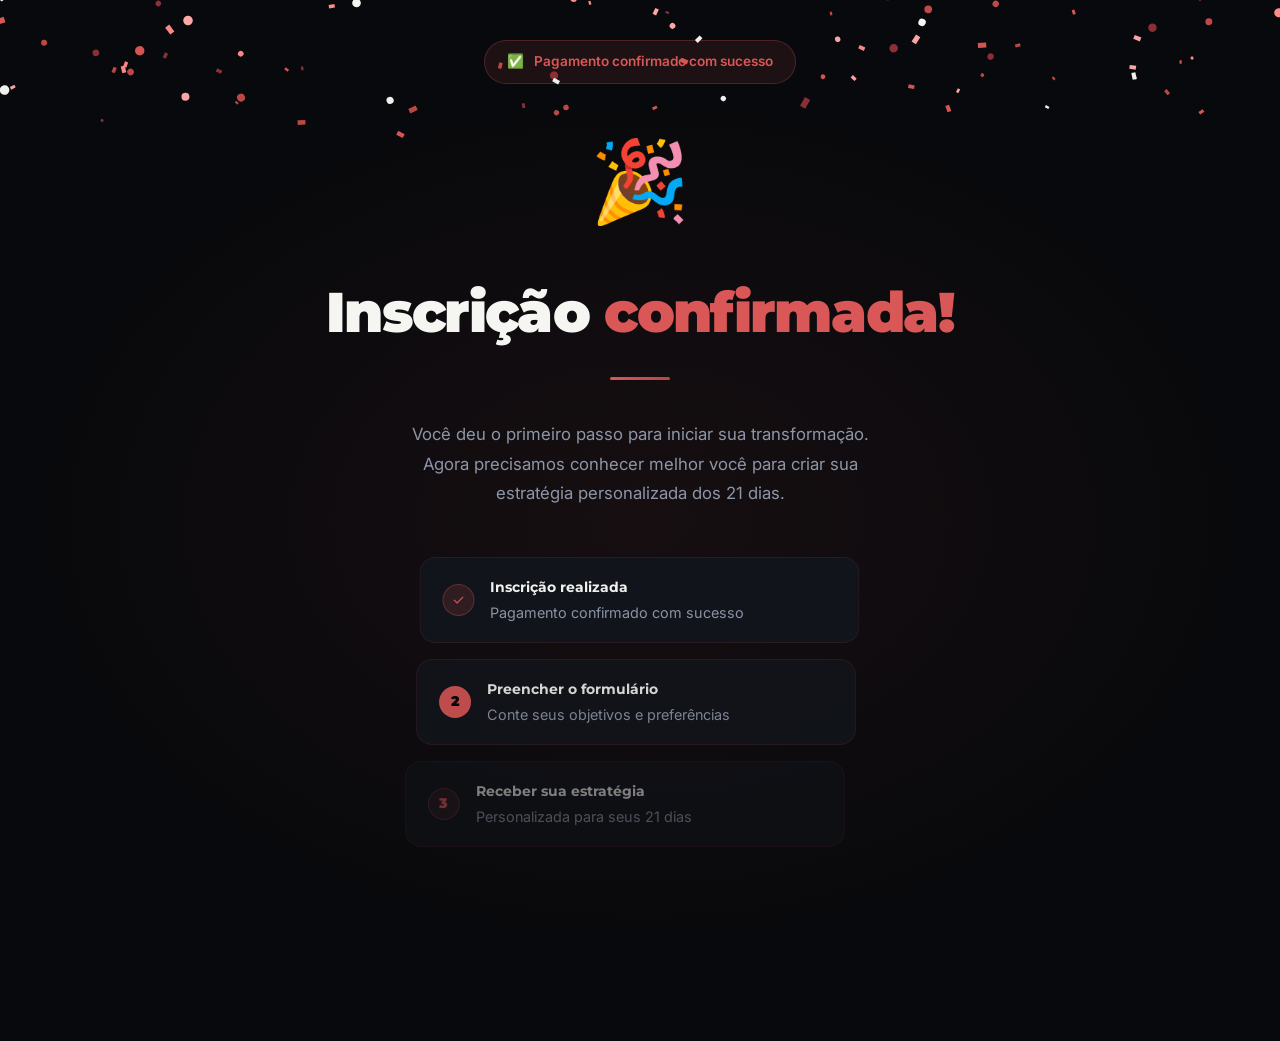
==== obrigado.html @ f4592400 "Add files via upload" ====
﻿<!DOCTYPE html>
<html lang="pt-BR">
<head>
  <meta charset="UTF-8" />
  <meta name="viewport" content="width=device-width, initial-scale=1.0" />
  <meta name="description" content="Inscrição confirmada no Desafio Atlas Start 21 Dias! Preencha o formulário para recebermos suas informações e criar sua estratégia personalizada." />
  <meta name="robots" content="noindex, nofollow" />
  <link rel="icon" href="assets/images/Prancheta 4@4x.png" type="image/png">
  <title>Inscrição Confirmada — Desafio Atlas Start 21 Dias</title>
  <link rel="stylesheet" href="css/style.css" />
  <style>
    .confetti-canvas {
      position: fixed;
      top: 0; left: 0;
      width: 100%;
      height: 100%;
      pointer-events: none;
      z-index: 999;
    }

    .obrigado-divider {
      width: 60px;
      height: 3px;
      background: linear-gradient(90deg, var(--accent), var(--accent-mid));
      border-radius: 99px;
      margin: 0 auto 40px;
      position: relative;
      z-index: 1;
    }

    .obrigado-alert {
      display: inline-flex;
      align-items: center;
      gap: 10px;
      background: rgba(217, 87, 87,0.1);
      border: 1px solid rgba(217, 87, 87,0.25);
      color: var(--accent);
      font-size: 0.85rem;
      font-weight: 600;
      padding: 10px 22px;
      border-radius: 99px;
      margin-bottom: 32px;
      position: relative;
      z-index: 1;
    }

    .obrigado-footer-link {
      display: inline-flex;
      align-items: center;
      gap: 6px;
      font-size: 0.82rem;
      color: var(--text-muted);
      text-decoration: none;
      margin-top: 24px;
      transition: color 0.3s ease;
      position: relative;
      z-index: 1;
    }

    .obrigado-footer-link:hover { color: var(--accent); }

    .grid-lines {
      position: fixed;
      inset: 0;
      background-image:
        linear-gradient(rgba(217, 87, 87, 0.03) 1px, transparent 1px),
        linear-gradient(90deg, rgba(217, 87, 87, 0.03) 1px, transparent 1px);
      background-size: 60px 60px;
      pointer-events: none;
    }
  </style>
</head>
<body>

<canvas class="confetti-canvas" id="confetti-canvas"></canvas>
<div class="grid-lines"></div>

<main class="obrigado-page" id="obrigado-page">
  <div class="obrigado-bg"></div>

  <div class="obrigado-alert" id="ob-alert">
    <span>✅</span>
    Pagamento confirmado com sucesso
  </div>

  <div class="obrigado-icon" id="ob-icon">🎉</div>

  <h1 class="obrigado-title" id="ob-title">
    Inscrição <span>confirmada!</span>
  </h1>

  <div class="obrigado-divider" id="ob-divider"></div>

  <p class="obrigado-text" id="ob-text">
    Você deu o primeiro passo para iniciar sua transformação. Agora precisamos conhecer melhor você para criar sua estratégia personalizada dos 21 dias.
  </p>

  <div class="obrigado-steps" id="ob-steps">
    <div class="obrigado-step" id="obs-1">
      <div class="obrigado-step-done">✓</div>
      <div class="obrigado-step-label">
        <strong>Inscrição realizada</strong>
        Pagamento confirmado com sucesso
      </div>
    </div>

    <div class="obrigado-step" id="obs-2">
      <div class="obrigado-step-num">2</div>
      <div class="obrigado-step-label">
        <strong>Preencher o formulário</strong>
        Conte seus objetivos e preferências
      </div>
    </div>

    <div class="obrigado-step" id="obs-3">
      <div class="obrigado-step-num" style="background: rgba(217, 87, 87,0.1); color: var(--accent); border: 1px solid rgba(217, 87, 87,0.25);">3</div>
      <div class="obrigado-step-label">
        <strong>Receber sua estratégia</strong>
        Personalizada para seus 21 dias
      </div>
    </div>
  </div>

  <a href="https://forms.google.com/SEU-FORMULARIO-AQUI" class="btn-primary obrigado-cta-btn" id="ob-cta-btn" target="_blank" rel="noopener">
    Preencher formulário agora
    <span class="arrow">→</span>
  </a>

  <a href="https://atlas.com.br" class="obrigado-footer-link" id="ob-atlas-link" target="_blank" rel="noopener">
    Conhecer o site principal Atlas ↗
  </a>
</main>

<!-- GSAP CDN -->
<script src="https://cdnjs.cloudflare.com/ajax/libs/gsap/3.12.5/gsap.min.js"></script>
<script>
  /* === GSAP Entrance Animations === */
  const tl = gsap.timeline({ delay: 0.3 });

  tl
    .fromTo('#ob-alert',
      { opacity: 0, y: -20 },
      { opacity: 1, y: 0, duration: 0.6, ease: 'power3.out' }
    )
    .fromTo('#ob-icon',
      { opacity: 0, scale: 0.3 },
      { opacity: 1, scale: 1, duration: 0.7, ease: 'back.out(1.8)' },
      '-=0.2'
    )
    .fromTo('#ob-title',
      { opacity: 0, y: 35 },
      { opacity: 1, y: 0, duration: 0.7, ease: 'power3.out' },
      '-=0.4'
    )
    .fromTo('#ob-divider',
      { opacity: 0, scaleX: 0 },
      { opacity: 1, scaleX: 1, duration: 0.5, ease: 'power3.out', transformOrigin: 'center' },
      '-=0.3'
    )
    .fromTo('#ob-text',
      { opacity: 0, y: 25 },
      { opacity: 1, y: 0, duration: 0.6, ease: 'power3.out' },
      '-=0.3'
    )
    .fromTo('#obs-1, #obs-2, #obs-3',
      { opacity: 0, x: -30 },
      { opacity: 1, x: 0, duration: 0.5, stagger: 0.12, ease: 'power3.out' },
      '-=0.3'
    )
    .fromTo('#ob-cta-btn',
      { opacity: 0, y: 20, scale: 0.95 },
      { opacity: 1, y: 0, scale: 1, duration: 0.6, ease: 'back.out(1.4)' },
      '-=0.2'
    )
    .fromTo('#ob-atlas-link',
      { opacity: 0 },
      { opacity: 1, duration: 0.5 },
      '-=0.2'
    );

  /* === CTA Button magnetic effect === */
  const ctaBtn = document.getElementById('ob-cta-btn');
  ctaBtn.addEventListener('mousemove', (e) => {
    const rect = ctaBtn.getBoundingClientRect();
    const cx = rect.left + rect.width / 2;
    const cy = rect.top + rect.height / 2;
    const dx = (e.clientX - cx) * 0.12;
    const dy = (e.clientY - cy) * 0.12;
    gsap.to(ctaBtn, { x: dx, y: dy, duration: 0.35, ease: 'power2.out' });
  });
  ctaBtn.addEventListener('mouseleave', () => {
    gsap.to(ctaBtn, { x: 0, y: 0, duration: 0.5, ease: 'elastic.out(1, 0.5)' });
  });

  /* === Confetti Animation === */
  const canvas = document.getElementById('confetti-canvas');
  const ctx = canvas.getContext('2d');
  canvas.width = window.innerWidth;
  canvas.height = window.innerHeight;

  window.addEventListener('resize', () => {
    canvas.width = window.innerWidth;
    canvas.height = window.innerHeight;
  });

  const colors = ['#D95757', '#C04848', '#FF8A8A', '#F5F5F2', '#FFA8A8', '#8E3038'];
  const particles = [];

  class Particle {
    constructor() {
      this.reset();
    }
    reset() {
      this.x = Math.random() * canvas.width;
      this.y = -10;
      this.size = Math.random() * 7 + 3;
      this.speedX = (Math.random() - 0.5) * 3;
      this.speedY = Math.random() * 3 + 1.5;
      this.color = colors[Math.floor(Math.random() * colors.length)];
      this.opacity = 1;
      this.rotation = Math.random() * 360;
      this.rotationSpeed = (Math.random() - 0.5) * 5;
      this.shape = Math.random() > 0.5 ? 'rect' : 'circle';
    }
    update() {
      this.x += this.speedX;
      this.y += this.speedY;
      this.rotation += this.rotationSpeed;
      if (this.y > canvas.height + 20) {
        this.opacity -= 0.02;
      }
    }
    draw() {
      ctx.save();
      ctx.globalAlpha = this.opacity;
      ctx.translate(this.x, this.y);
      ctx.rotate((this.rotation * Math.PI) / 180);
      ctx.fillStyle = this.color;
      if (this.shape === 'rect') {
        ctx.fillRect(-this.size / 2, -this.size / 2, this.size, this.size * 0.6);
      } else {
        ctx.beginPath();
        ctx.arc(0, 0, this.size / 2, 0, Math.PI * 2);
        ctx.fill();
      }
      ctx.restore();
    }
  }

  // Create initial burst of particles
  let burstCount = 120;
  for (let i = 0; i < burstCount; i++) {
    setTimeout(() => {
      const p = new Particle();
      p.x = Math.random() * canvas.width;
      p.speedY = Math.random() * 4 + 2;
      particles.push(p);
    }, i * 20);
  }

  let animFrame;
  function animate() {
    ctx.clearRect(0, 0, canvas.width, canvas.height);
    particles.forEach((p, idx) => {
      p.update();
      p.draw();
    });
    // Remove dead particles
    for (let i = particles.length - 1; i >= 0; i--) {
      if (particles[i].opacity <= 0) particles.splice(i, 1);
    }
    if (particles.length > 0) {
      animFrame = requestAnimationFrame(animate);
    }
  }

  // Start confetti after 0.6s
  setTimeout(() => { animate(); }, 600);
</script>
</body>
</html>
---- css/style.css ----
﻿/* ===================================================
   ATLAS START 21 DIAS — Design System
   =================================================== */

@import url('https://fonts.googleapis.com/css2?family=Montserrat:wght@400;600;700;800;900&family=Inter:wght@300;400;500;600&display=swap');

/* === RESET & BASE === */
*, *::before, *::after {
  margin: 0;
  padding: 0;
  box-sizing: border-box;
}

:root {
  /* Colors */
  --bg-base: #08090C;
  --bg-card: #12151B;
  --bg-surface: #181D25;
  --bg-surface2: #1E232B;
  --accent: #D95757;
  --accent-mid: #B74646;
  --accent-dark: #8E3038;
  --accent-glow:     rgba(217, 87, 87, 0.12);
  --accent-glow-lg:  rgba(217, 87, 87, 0.06);
  --text-primary: #F5F5F2;
  --text-secondary: #8D96A8;
  --text-muted:      #64748b;
  --border:          rgba(217, 87, 87, 0.12);
  --border-light:    rgba(255, 255, 255, 0.06);

  /* Spacing */
  --section-pad:  120px;
  --section-pad-sm: 80px;
  --container:    1200px;

  /* Radius */
  --radius-sm:  8px;
  --radius-md:  16px;
  --radius-lg:  24px;
  --radius-xl:  36px;

  /* Shadows */
  --shadow-glow: 0 0 40px rgba(217, 87, 87, 0.15);
  --shadow-card: 0 8px 32px rgba(0, 0, 0, 0.4);
  --shadow-btn:  0 4px 24px rgba(217, 87, 87, 0.35);

  /* Transitions */
  --transition: 0.35s cubic-bezier(0.4, 0, 0.2, 1);
}

html {
  scroll-behavior: smooth;
  font-size: 16px;
}

body {
  font-family: 'Inter', sans-serif;
  background-color: var(--bg-base);
  color: var(--text-primary);
  line-height: 1.6;
  overflow-x: hidden;
  -webkit-font-smoothing: antialiased;
}

/* === SCROLLBAR === */
::-webkit-scrollbar { width: 6px; }
::-webkit-scrollbar-track { background: var(--bg-base); }
::-webkit-scrollbar-thumb { background: var(--accent-dark); border-radius: 99px; }

/* === UTILITY === */
.container {
  max-width: var(--container);
  margin: 0 auto;
  padding: 0 24px;
}

.section {
  padding: var(--section-pad) 0;
  position: relative;
}

.section-label {
  display: inline-flex;
  align-items: center;
  gap: 8px;
  font-family: 'Inter', sans-serif;
  font-size: 0.75rem;
  font-weight: 600;
  letter-spacing: 0.15em;
  text-transform: uppercase;
  color: var(--accent);
  margin-bottom: 20px;
}

.section-label::before {
  content: '';
  display: block;
  width: 24px;
  height: 2px;
  background: var(--accent);
  border-radius: 2px;
}

.section-title {
  font-family: 'Montserrat', sans-serif;
  font-size: clamp(2rem, 4vw, 3rem);
  font-weight: 800;
  line-height: 1.15;
  color: var(--text-primary);
  margin-bottom: 20px;
}

.section-title span {
  color: var(--accent);
}

.section-subtitle {
  font-size: clamp(1rem, 2vw, 1.125rem);
  color: var(--text-secondary);
  max-width: 580px;
  line-height: 1.75;
}

/* Noise texture overlay */
body::before {
  content: '';
  position: fixed;
  inset: 0;
  background-image: url("data:image/svg+xml,%3Csvg viewBox='0 0 256 256' xmlns='http://www.w3.org/2000/svg'%3E%3Cfilter id='noise'%3E%3CfeTurbulence type='fractalNoise' baseFrequency='0.9' numOctaves='4' stitchTiles='stitch'/%3E%3C/filter%3E%3Crect width='100%25' height='100%25' filter='url(%23noise)' opacity='0.03'/%3E%3C/svg%3E");
  pointer-events: none;
  z-index: 0;
  opacity: 0.4;
}

/* === BUTTONS === */
.btn-primary {
  display: inline-flex;
  align-items: center;
  gap: 10px;
  background: linear-gradient(135deg, #D95757, #8E3038);
  color: #050608;
  font-family: 'Montserrat', sans-serif;
  font-size: 1rem;
  font-weight: 800;
  letter-spacing: 0.02em;
  padding: 18px 40px;
  border-radius: 99px;
  text-decoration: none;
  border: none;
  cursor: pointer;
  box-shadow: var(--shadow-btn);
  transition: var(--transition);
  position: relative;
  overflow: hidden;
  white-space: nowrap;
}

.btn-primary::before {
  content: '';
  position: absolute;
  inset: 0;
  background: linear-gradient(135deg, rgba(255,255,255,0.2) 0%, transparent 60%);
  opacity: 0;
  transition: var(--transition);
}

.btn-primary:hover {
  transform: translateY(-3px) scale(1.02);
  box-shadow: 0 8px 40px rgba(217, 87, 87, 0.55);
}

.btn-primary:hover::before { opacity: 1; }
.btn-primary:active { transform: translateY(0) scale(0.98); }

.btn-primary svg, .btn-primary .arrow {
  transition: transform 0.3s ease;
}
.btn-primary:hover .arrow { transform: translateX(4px); }

.btn-secondary {
  display: inline-flex;
  align-items: center;
  gap: 10px;
  background: transparent;
  color: var(--accent);
  font-family: 'Montserrat', sans-serif;
  font-size: 0.95rem;
  font-weight: 700;
  letter-spacing: 0.02em;
  padding: 16px 36px;
  border-radius: 99px;
  text-decoration: none;
  border: 2px solid var(--border);
  cursor: pointer;
  transition: var(--transition);
}

.btn-secondary:hover {
  border-color: var(--accent);
  background: var(--accent-glow);
  transform: translateY(-2px);
}

/* === NAVBAR === */
.navbar {
  position: fixed;
  top: 0;
  left: 0;
  right: 0;
  z-index: 1000;
  padding: 20px 0;
  transition: var(--transition);
}

.navbar.scrolled {
  background: rgba(8, 9, 12, 0.92);
  backdrop-filter: blur(20px);
  -webkit-backdrop-filter: blur(20px);
  border-bottom: 1px solid var(--border);
  padding: 14px 0;
}

.navbar-inner {
  display: flex;
  align-items: center;
  justify-content: space-between;
}





.navbar-cta {
  display: inline-flex;
  align-items: center;
  gap: 8px;
  background: linear-gradient(135deg, #D95757, #8E3038);
  color: #050608;
  font-family: 'Montserrat', sans-serif;
  font-size: 0.85rem;
  font-weight: 800;
  padding: 10px 22px;
  border-radius: 99px;
  text-decoration: none;
  transition: var(--transition);
}

.navbar-cta:hover {
  transform: translateY(-2px);
  box-shadow: var(--shadow-btn);
}

/* === HERO === */
.hero {
  min-height: 100vh;
  display: flex;
  align-items: center;
  position: relative;
  overflow: hidden;
  padding-top: 100px;
}

.hero-bg {
  position: absolute;
  inset: 0;
  background: radial-gradient(ellipse 80% 70% at 60% 50%, rgba(183, 70, 70, 0.08) 0%, transparent 70%),
              radial-gradient(ellipse 50% 40% at 10% 80%, rgba(217, 87, 87, 0.05) 0%, transparent 60%),
              linear-gradient(180deg, #08090C 0%, #0D1014 100%);
  z-index: 0;
}

.hero-grid-lines {
  position: absolute;
  inset: 0;
  background-image:
    linear-gradient(rgba(217, 87, 87, 0.04) 1px, transparent 1px),
    linear-gradient(90deg, rgba(217, 87, 87, 0.04) 1px, transparent 1px);
  background-size: 60px 60px;
  mask-image: radial-gradient(ellipse 80% 80% at center, black 30%, transparent 80%);
  z-index: 0;
}

.hero-inner {
  display: grid;
  grid-template-columns: 1fr 1fr;
  gap: 60px;
  align-items: center;
  position: relative;
  z-index: 1;
}

.hero-badge {
  display: inline-flex;
  align-items: center;
  gap: 10px;
  background: rgba(217, 87, 87, 0.1);
  border: 1px solid rgba(217, 87, 87, 0.25);
  color: var(--accent);
  font-family: 'Inter', sans-serif;
  font-size: 0.8rem;
  font-weight: 600;
  letter-spacing: 0.1em;
  text-transform: uppercase;
  padding: 8px 18px;
  border-radius: 99px;
  margin-bottom: 28px;
}

.hero-badge-dot {
  width: 7px;
  height: 7px;
  background: var(--accent);
  border-radius: 50%;
  animation: pulse-dot 2s ease-in-out infinite;
}

@keyframes pulse-dot {
  0%, 100% { opacity: 1; transform: scale(1); }
  50% { opacity: 0.5; transform: scale(0.7); }
}

.hero-title {
  font-family: 'Montserrat', sans-serif;
  font-size: clamp(2.8rem, 5.5vw, 5rem);
  font-weight: 900;
  line-height: 1.06;
  letter-spacing: -0.03em;
  color: var(--text-primary);
  margin-bottom: 24px;
}

.hero-title .brand {
  display: block;
  background: linear-gradient(135deg, var(--accent) 0%, #FF8A8A 100%);
  -webkit-background-clip: text;
  -webkit-text-fill-color: transparent;
  background-clip: text;
}

.hero-subtitle {
  font-size: clamp(1rem, 1.8vw, 1.2rem);
  color: var(--text-secondary);
  line-height: 1.75;
  max-width: 500px;
  margin-bottom: 40px;
}

.hero-actions {
  display: flex;
  flex-wrap: wrap;
  gap: 16px;
  align-items: center;
  margin-bottom: 48px;
}

.hero-stats {
  display: flex;
  gap: 36px;
  flex-wrap: wrap;
}

.hero-stat {
  display: flex;
  flex-direction: column;
}

.hero-stat-number {
  font-family: 'Montserrat', sans-serif;
  font-size: 1.8rem;
  font-weight: 900;
  color: var(--accent);
  line-height: 1;
}

.hero-stat-label {
  font-size: 0.8rem;
  color: var(--text-muted);
  margin-top: 4px;
}

/* Hero Image Side */
.hero-visual {
  position: relative;
}

.hero-image-wrap {
  position: relative;
  border-radius: var(--radius-xl);
  overflow: hidden;
  box-shadow: 0 0 0 1px var(--border), var(--shadow-card);
}

.hero-image-wrap::before {
  content: '';
  position: absolute;
  inset: 0;
  background: linear-gradient(135deg, transparent 60%, rgba(8, 9, 12, 0.7) 100%),
              linear-gradient(180deg, transparent 70%, rgba(8, 9, 12, 0.5) 100%);
  z-index: 1;
}

.hero-image-wrap img {
  width: 100%;
  aspect-ratio: 4/5;
  object-fit: cover;
  display: block;
}

.hero-floating-card {
  position: absolute;
  background: rgba(18, 21, 27, 0.85);
  backdrop-filter: blur(20px);
  -webkit-backdrop-filter: blur(20px);
  border: 1px solid var(--border);
  border-radius: var(--radius-md);
  padding: 16px 20px;
  z-index: 2;
}

.hero-floating-card.card-1 {
  bottom: 32px;
  left: -36px;
  min-width: 200px;
}

.hero-floating-card.card-2 {
  top: 40px;
  right: -28px;
}

.hfc-label {
  font-size: 0.72rem;
  color: var(--text-muted);
  text-transform: uppercase;
  letter-spacing: 0.08em;
  margin-bottom: 4px;
}

.hfc-value {
  font-family: 'Montserrat', sans-serif;
  font-size: 1.2rem;
  font-weight: 800;
  color: var(--accent);
}

.hfc-sub {
  font-size: 0.78rem;
  color: var(--text-secondary);
  margin-top: 2px;
}

.hero-glow-blob {
  position: absolute;
  width: 500px;
  height: 500px;
  background: radial-gradient(circle, rgba(217, 87, 87, 0.08) 0%, transparent 70%);
  border-radius: 50%;
  pointer-events: none;
  z-index: 0;
}

.hero-glow-blob.blob-1 { top: -100px; right: -100px; }
.hero-glow-blob.blob-2 { bottom: -200px; left: -100px; width: 400px; height: 400px; }

/* Scroll indicator */
.scroll-indicator {
  position: absolute;
  bottom: 32px;
  left: 50%;
  transform: translateX(-50%);
  display: flex;
  flex-direction: column;
  align-items: center;
  gap: 8px;
  opacity: 0.5;
  z-index: 2;
}

.scroll-indicator span {
  font-size: 0.7rem;
  letter-spacing: 0.15em;
  color: var(--text-muted);
  text-transform: uppercase;
}

.scroll-mouse {
  width: 22px;
  height: 36px;
  border: 2px solid var(--text-muted);
  border-radius: 99px;
  display: flex;
  justify-content: center;
  padding-top: 6px;
}

.scroll-wheel {
  width: 3px;
  height: 8px;
  background: var(--accent);
  border-radius: 99px;
  animation: scroll-wheel 1.8s ease-in-out infinite;
}

@keyframes scroll-wheel {
  0% { transform: translateY(0); opacity: 1; }
  100% { transform: translateY(12px); opacity: 0; }
}

/* === WHAT IS THE CHALLENGE === */
.what-section {
  background: var(--bg-base);
}

.what-inner {
  display: grid;
  grid-template-columns: 1fr 1fr;
  gap: 80px;
  align-items: center;
}

.what-image-col {
  position: relative;
}

.what-image-frame {
  position: relative;
  border-radius: var(--radius-xl);
  overflow: hidden;
  box-shadow: 0 0 0 1px var(--border), var(--shadow-card);
}

.what-image-frame::after {
  content: '';
  position: absolute;
  inset: 0;
  background: linear-gradient(135deg, rgba(8, 9, 12,0.3) 0%, transparent 60%);
}

.what-image-frame img {
  width: 100%;
  aspect-ratio: 1/1;
  object-fit:cover;
  object-position: top center;
  display: block;
}

.what-accent-bar {
  position: absolute;
  left: -20px;
  top: 50%;
  transform: translateY(-50%);
  width: 4px;
  height: 60%;
  background: linear-gradient(180deg, transparent 0%, var(--accent) 30%, var(--accent) 70%, transparent 100%);
  border-radius: 99px;
}

.what-cards {
  display: grid;
  grid-template-columns: 1fr 1fr 1fr;
  gap: 16px;
  margin-top: 48px;
}

.what-card {
  background: var(--bg-card);
  border: 1px solid var(--border);
  border-radius: var(--radius-md);
  padding: 28px 22px;
  position: relative;
  overflow: hidden;
  transition: var(--transition);
}

.what-card::before {
  content: '';
  position: absolute;
  top: 0; left: 0; right: 0;
  height: 2px;
  background: linear-gradient(90deg, transparent, var(--accent), transparent);
  opacity: 0;
  transition: var(--transition);
}

.what-card:hover {
  border-color: rgba(217, 87, 87, 0.3);
  transform: translateY(-4px);
  box-shadow: 0 12px 40px rgba(0,0,0,0.3), 0 0 0 1px rgba(217, 87, 87,0.15);
}

.what-card:hover::before { opacity: 1; }

.what-card-icon {
  width: 44px;
  height: 44px;
  background: var(--accent-glow);
  border: 1px solid rgba(217, 87, 87, 0.2);
  border-radius: var(--radius-sm);
  display: flex;
  align-items: center;
  justify-content: center;
  margin-bottom: 16px;
  font-size: 1.2rem;
}

.what-card-title {
  font-family: 'Montserrat', sans-serif;
  font-size: 0.95rem;
  font-weight: 700;
  color: var(--text-primary);
  margin-bottom: 8px;
  line-height: 1.3;
}

.what-card-text {
  font-size: 0.82rem;
  color: var(--text-muted);
  line-height: 1.6;
}

/* === BENEFITS === */
.benefits-section {
  background: linear-gradient(180deg, var(--bg-base) 0%, var(--bg-surface) 50%, var(--bg-base) 100%);
}

.benefits-grid {
  display: grid;
  grid-template-columns: 1fr 1fr;
  gap: 60px;
  align-items: center;
  margin-top: 64px;
}

.benefits-list {
  display: flex;
  flex-direction: column;
  gap: 20px;
}

.benefit-item {
  display: flex;
  align-items: flex-start;
  gap: 18px;
  padding: 22px 24px;
  background: var(--bg-card);
  border: 1px solid var(--border);
  border-radius: var(--radius-md);
  transition: var(--transition);
}

.benefit-item:hover {
  border-color: rgba(217, 87, 87, 0.25);
  background: var(--bg-surface);
  transform: translateX(4px);
}

.benefit-check {
  width: 28px;
  height: 28px;
  min-width: 28px;
  background: linear-gradient(135deg, #D95757, #8E3038);
  border-radius: 50%;
  display: flex;
  align-items: center;
  justify-content: center;
  margin-top: 2px;
}

.benefit-check svg {
  width: 14px;
  height: 14px;
  color: #050608;
}

.benefit-text {
  flex: 1;
}

.benefit-title {
  font-family: 'Montserrat', sans-serif;
  font-size: 0.95rem;
  font-weight: 700;
  color: var(--text-primary);
  margin-bottom: 4px;
}

.benefit-desc {
  font-size: 0.83rem;
  color: var(--text-muted);
  line-height: 1.6;
}

.benefits-visual {
  position: relative;
  display: flex;
  flex-direction: column;
  gap: 20px;
}

.benefits-img-wrap {
  border-radius: var(--radius-xl);
  overflow: hidden;
  border: 1px solid var(--border);
  box-shadow: var(--shadow-glow), var(--shadow-card);
}

.benefits-img-wrap img {
  width: 100%;
  aspect-ratio: 4/3;
  object-fit: cover;
  display: block;
}

.benefits-highlight-box {
  background: linear-gradient(135deg, rgba(217, 87, 87, 0.08) 0%, rgba(183, 70, 70,0.05) 100%);
  border: 1px solid rgba(217, 87, 87, 0.2);
  border-radius: var(--radius-md);
  padding: 24px;
  display: flex;
  align-items: center;
  gap: 20px;
}

.bhb-icon {
  font-size: 2.5rem;
  line-height: 1;
}

.bhb-text-title {
  font-family: 'Montserrat', sans-serif;
  font-size: 1rem;
  font-weight: 700;
  color: var(--text-primary);
  margin-bottom: 4px;
}

.bhb-text-sub {
  font-size: 0.82rem;
  color: var(--text-secondary);
  line-height: 1.5;
}

/* === HOW IT WORKS === */
.how-section {
  background: var(--bg-base);
}

.how-timeline {
  position: relative;
  margin-top: 72px;
  display: flex;
  flex-direction: column;
  gap: 0;
}

.how-timeline::before {
  content: '';
  position: absolute;
  left: 31px;
  top: 0;
  bottom: 0;
  width: 2px;
  background: linear-gradient(180deg, var(--accent) 0%, rgba(217, 87, 87,0.3) 60%, transparent 100%);
  z-index: 0;
}

.how-step {
  display: grid;
  grid-template-columns: 64px 1fr;
  gap: 32px;
  align-items: flex-start;
  position: relative;
  padding-bottom: 56px;
}

.how-step:last-child { padding-bottom: 0; }

.how-step-num {
  width: 64px;
  height: 64px;
  min-width: 64px;
  background: var(--bg-card);
  border: 2px solid var(--accent);
  border-radius: 50%;
  display: flex;
  align-items: center;
  justify-content: center;
  font-family: 'Montserrat', sans-serif;
  font-size: 1.3rem;
  font-weight: 900;
  color: var(--accent);
  position: relative;
  z-index: 1;
  box-shadow: 0 0 24px rgba(217, 87, 87, 0.2);
  transition: var(--transition);
}

.how-step:hover .how-step-num {
  background: var(--accent);
  color: #050608;
  box-shadow: 0 0 40px rgba(217, 87, 87, 0.5);
}

.how-step-content {
  padding-top: 12px;
  padding-bottom: 12px;
}

.how-step-tag {
  font-size: 0.72rem;
  font-weight: 600;
  letter-spacing: 0.12em;
  text-transform: uppercase;
  color: var(--accent);
  margin-bottom: 8px;
}

.how-step-title {
  font-family: 'Montserrat', sans-serif;
  font-size: 1.25rem;
  font-weight: 800;
  color: var(--text-primary);
  margin-bottom: 10px;
}

.how-step-text {
  font-size: 0.9rem;
  color: var(--text-secondary);
  line-height: 1.7;
  max-width: 500px;
}

/* How section feature cards */
.how-feature-cards {
  display: grid;
  grid-template-columns: repeat(3, 1fr);
  gap: 24px;
  margin-top: 80px;
}

/* === PRICING === */
.pricing-section {
  background: linear-gradient(180deg, var(--bg-base) 0%, var(--bg-surface) 100%);
  text-align: center;
}

.pricing-wrapper {
  max-width: 600px;
  margin: 60px auto 0;
}

.pricing-card {
  background: var(--bg-card);
  border: 1px solid rgba(217, 87, 87, 0.25);
  border-radius: var(--radius-xl);
  padding: 56px 48px;
  position: relative;
  overflow: hidden;
  box-shadow: 0 0 80px rgba(217, 87, 87, 0.08), var(--shadow-card);
}

.pricing-card::before {
  content: '';
  position: absolute;
  top: 0; left: 0; right: 0;
  height: 3px;
  background: linear-gradient(90deg, transparent 0%, var(--accent) 30%, var(--accent-mid) 70%, transparent 100%);
}

.pricing-glow {
  position: absolute;
  top: -80px;
  right: -80px;
  width: 300px;
  height: 300px;
  background: radial-gradient(circle, rgba(217, 87, 87,0.12) 0%, transparent 70%);
  pointer-events: none;
}

.pricing-label {
  font-size: 0.8rem;
  font-weight: 600;
  letter-spacing: 0.15em;
  text-transform: uppercase;
  color: var(--accent);
  margin-bottom: 16px;
}

.pricing-product-name {
  font-family: 'Montserrat', sans-serif;
  font-size: 1.5rem;
  font-weight: 800;
  color: var(--text-primary);
  margin-bottom: 36px;
}

.pricing-price-wrap {
  margin-bottom: 16px;
}

.pricing-from {
  font-size: 0.85rem;
  color: var(--text-muted);
  margin-bottom: 8px;
}

.pricing-price {
  display: flex;
  align-items: flex-start;
  justify-content: center;
  gap: 6px;
  line-height: 1;
}

.pricing-currency {
  font-family: 'Montserrat', sans-serif;
  font-size: 1.5rem;
  font-weight: 800;
  color: var(--text-secondary);
  margin-top: 10px;
}

.pricing-amount {
  font-family: 'Montserrat', sans-serif;
  font-size: 5rem;
  font-weight: 900;
  color: var(--accent);
  letter-spacing: -0.04em;
  line-height: 1;
}

.pricing-cents {
  font-family: 'Montserrat', sans-serif;
  font-size: 1.8rem;
  font-weight: 800;
  color: var(--accent);
  margin-top: 12px;
}

.pricing-note {
  font-size: 0.85rem;
  color: var(--text-muted);
  margin-bottom: 40px;
}

.pricing-perks {
  display: flex;
  flex-direction: column;
  gap: 14px;
  margin-bottom: 40px;
  text-align: left;
}

.pricing-perk {
  display: flex;
  align-items: center;
  gap: 12px;
  font-size: 0.9rem;
  color: var(--text-secondary);
}

.pricing-perk-icon {
  color: var(--accent);
  font-size: 1.1rem;
  min-width: 20px;
}

.pricing-btn {
  width: 100%;
  justify-content: center;
  font-size: 1.1rem;
  padding: 20px 48px;
}

.pricing-security {
  display: flex;
  align-items: center;
  justify-content: center;
  gap: 8px;
  margin-top: 20px;
  font-size: 0.8rem;
  color: var(--text-muted);
}

/* === TESTIMONIALS === */
.testimonials-section {
  background: var(--bg-base);
}

.testimonials-grid {
  display: grid;
  grid-template-columns: repeat(3, 1fr);
  gap: 24px;
  margin-top: 64px;
}

.testimonial-card {
  background: var(--bg-card);
  border: 1px solid var(--border);
  border-radius: var(--radius-lg);
  padding: 32px 28px;
  position: relative;
  transition: var(--transition);
}

.testimonial-card:hover {
  border-color: rgba(217, 87, 87,0.25);
  transform: translateY(-4px);
  box-shadow: var(--shadow-card);
}

.testimonial-stars {
  display: flex;
  gap: 4px;
  margin-bottom: 20px;
  color: var(--accent);
  font-size: 0.9rem;
}

.testimonial-quote {
  font-size: 0.92rem;
  color: var(--text-secondary);
  line-height: 1.75;
  margin-bottom: 24px;
  font-style: italic;
}

.testimonial-author {
  display: flex;
  align-items: center;
  gap: 14px;
}

.testimonial-avatar {
  width: 48px;
  height: 48px;
  border-radius: 50%;
  object-fit: cover;
  border: 2px solid rgba(217, 87, 87,0.3);
}

.testimonial-name {
  font-family: 'Montserrat', sans-serif;
  font-size: 0.9rem;
  font-weight: 700;
  color: var(--text-primary);
}

.testimonial-result {
  font-size: 0.78rem;
  color: var(--accent);
  margin-top: 2px;
}

.testimonial-coming {
  text-align: center;
  padding: 60px 32px;
  background: var(--bg-card);
  border: 1px dashed rgba(217, 87, 87,0.2);
  border-radius: var(--radius-lg);
  grid-column: 1 / -1;
}

.testimonial-coming p {
  font-size: 0.9rem;
  color: var(--text-muted);
  margin-top: 12px;
}

/* === FAQ === */
.faq-section {
  background: var(--bg-base);
}

.faq-list {
  max-width: 800px;
  margin: 64px auto 0;
  display: flex;
  flex-direction: column;
  gap: 12px;
}

.faq-item {
  background: var(--bg-card);
  border: 1px solid var(--border);
  border-radius: var(--radius-md);
  overflow: hidden;
  transition: var(--transition);
}

.faq-item.open {
  border-color: rgba(217, 87, 87,0.3);
  box-shadow: 0 4px 24px rgba(217, 87, 87,0.06);
}

.faq-question {
  width: 100%;
  display: flex;
  align-items: center;
  justify-content: space-between;
  gap: 20px;
  padding: 24px 28px;
  background: none;
  border: none;
  cursor: pointer;
  color: var(--text-primary);
  font-family: 'Montserrat', sans-serif;
  font-size: 1rem;
  font-weight: 700;
  text-align: left;
  transition: var(--transition);
}

.faq-question:hover {
  color: var(--accent);
}

.faq-icon {
  width: 28px;
  height: 28px;
  min-width: 28px;
  background: var(--accent-glow);
  border: 1px solid var(--border);
  border-radius: 50%;
  display: flex;
  align-items: center;
  justify-content: center;
  font-size: 1rem;
  color: var(--accent);
  transition: var(--transition);
}

.faq-item.open .faq-icon {
  background: var(--accent);
  color: #050608;
  border-color: var(--accent);
  transform: rotate(45deg);
}

.faq-answer {
  max-height: 0;
  overflow: hidden;
  transition: max-height 0.4s cubic-bezier(0.4, 0, 0.2, 1), padding 0.3s ease;
}

.faq-item.open .faq-answer {
  max-height: 300px;
}

.faq-answer-inner {
  padding: 0 28px 24px;
  font-size: 0.9rem;
  color: var(--text-secondary);
  line-height: 1.75;
}

/* === FINAL CTA === */
.final-cta-section {
  background: var(--bg-base);
  text-align: center;
  overflow: hidden;
  position: relative;
}

.final-cta-bg {
  position: absolute;
  inset: 0;
  background: radial-gradient(ellipse 70% 80% at 50% 50%, rgba(217, 87, 87,0.07) 0%, transparent 70%);
}

.final-cta-content {
  position: relative;
  z-index: 1;
}

.final-cta-title {
  font-family: 'Montserrat', sans-serif;
  font-size: clamp(2.2rem, 5vw, 4rem);
  font-weight: 900;
  letter-spacing: -0.03em;
  line-height: 1.1;
  margin-bottom: 24px;
  color: var(--text-primary);
}

.final-cta-title span { color: var(--accent); }

.final-cta-subtitle {
  font-size: clamp(1rem, 2vw, 1.15rem);
  color: var(--text-secondary);
  max-width: 520px;
  margin: 0 auto 48px;
  line-height: 1.7;
}

.final-cta-actions {
  display: flex;
  flex-direction: column;
  align-items: center;
  gap: 20px;
}

.atlas-main-link {
  font-size: 0.85rem;
  color: var(--text-muted);
  text-decoration: none;
  transition: var(--transition);
  display: inline-flex;
  align-items: center;
  gap: 6px;
}

.atlas-main-link:hover { color: var(--accent); }

/* === FOOTER === */
.footer {
  background: var(--bg-card);
  border-top: 1px solid var(--border);
  padding: 32px 0;
}

.footer-inner {
  display: flex;
  align-items: center;
  justify-content: space-between;
  flex-wrap: wrap;
  gap: 16px;
}





.footer-copy {
  font-size: 0.78rem;
  color: var(--text-muted);
}

/* === OBRIGADO PAGE === */
.obrigado-page {
  min-height: 100vh;
  display: flex;
  flex-direction: column;
  align-items: center;
  justify-content: center;
  background: var(--bg-base);
  position: relative;
  overflow: hidden;
  text-align: center;
  padding: 40px 24px;
}

.obrigado-bg {
  position: absolute;
  inset: 0;
  background: radial-gradient(ellipse 70% 60% at 50% 50%, rgba(217, 87, 87,0.07) 0%, transparent 70%);
}

.obrigado-icon {
  font-size: 5rem;
  margin-bottom: 24px;
  animation: pop-in 0.6s cubic-bezier(0.34, 1.56, 0.64, 1) both;
  position: relative;
  z-index: 1;
}

@keyframes pop-in {
  from { transform: scale(0.4); opacity: 0; }
  to { transform: scale(1); opacity: 1; }
}

.obrigado-title {
  font-family: 'Montserrat', sans-serif;
  font-size: clamp(2rem, 5vw, 3.5rem);
  font-weight: 900;
  letter-spacing: -0.03em;
  color: var(--text-primary);
  margin-bottom: 20px;
  position: relative;
  z-index: 1;
}

.obrigado-title span { color: var(--accent); }

.obrigado-text {
  font-size: 1.05rem;
  color: var(--text-secondary);
  max-width: 500px;
  line-height: 1.75;
  margin-bottom: 48px;
  position: relative;
  z-index: 1;
}

.obrigado-steps {
  display: flex;
  flex-direction: column;
  gap: 16px;
  margin-bottom: 48px;
  max-width: 440px;
  width: 100%;
  position: relative;
  z-index: 1;
}

.obrigado-step {
  display: flex;
  align-items: center;
  gap: 16px;
  background: var(--bg-card);
  border: 1px solid var(--border);
  border-radius: var(--radius-md);
  padding: 18px 22px;
  text-align: left;
}

.obrigado-step-num {
  width: 32px;
  height: 32px;
  min-width: 32px;
  background: var(--accent);
  color: #050608;
  border-radius: 50%;
  display: flex;
  align-items: center;
  justify-content: center;
  font-family: 'Montserrat', sans-serif;
  font-weight: 900;
  font-size: 0.9rem;
}

.obrigado-step-done {
  width: 32px;
  height: 32px;
  min-width: 32px;
  background: rgba(217, 87, 87,0.15);
  border: 1px solid rgba(217, 87, 87,0.3);
  border-radius: 50%;
  display: flex;
  align-items: center;
  justify-content: center;
  color: var(--accent);
  font-size: 0.9rem;
}

.obrigado-step-label {
  font-size: 0.9rem;
  color: var(--text-secondary);
}

.obrigado-step-label strong {
  display: block;
  font-family: 'Montserrat', sans-serif;
  font-weight: 700;
  color: var(--text-primary);
  margin-bottom: 2px;
}

.obrigado-cta-btn {
  position: relative;
  z-index: 1;
}

/* === ANIMATIONS (Initial states for GSAP) === */
.anim-fade-up {
  opacity: 0;
  transform: translateY(40px);
}

.anim-fade-down {
  opacity: 0;
  transform: translateY(-30px);
}

.anim-fade-left {
  opacity: 0;
  transform: translateX(50px);
}

.anim-fade-right {
  opacity: 0;
  transform: translateX(-50px);
}

.anim-scale {
  opacity: 0;
  transform: scale(0.85);
}


/* === LOGO REPLACEMENTS === */
.navbar-logo, .footer-logo {
  display: flex;
  align-items: center;
  gap: 12px;
  text-decoration: none;
}

.nav-logo-img, .footer-logo-img {
  height: 36px;
  width: auto;
  object-fit: contain;
  transition: transform var(--transition);
}

.navbar-logo:hover .nav-logo-img {
  transform: scale(1.05);
}

.navbar-logo span, .footer-logo span {
  font-family: 'Montserrat', sans-serif;
  font-size: 1.15rem;
  font-weight: 800;
  color: var(--text-primary);
  letter-spacing: -0.02em;
}


/* === MÁSCARAS DE IMAGEM PARA KEVIN === */
.hero-image-wrap img, .what-image-frame img {
  border-radius: var(--radius-xl);
  -webkit-mask-image: linear-gradient(to bottom, black 65%, transparent 100%);
  mask-image: linear-gradient(to bottom, black 65%, transparent 100%);
  box-shadow: 0 20px 60px rgba(0,0,0,0.4);
  background: radial-gradient(circle at center, rgba(217, 87, 87,0.05) 0%, transparent 70%);
}

.what-image-frame::after {
  /* Modificando o overlay para não escurecer o rosto dele, mas sim criar um fade */
  background: linear-gradient(0deg, var(--bg-base) 0%, transparent 50%);
}
/* === RESPONSIVE === */

/* TV / Ultrawide */
@media (min-width: 1920px) {
  :root {
    --container: 1400px;
  }
  .hero-inner {
    padding-top: 60px;
  }
}

/* Desktop Padrão */
@media (max-width: 1440px) {
  :root {
    --section-pad: 100px;
  }
}

/* Notebook Pequeno */
@media (max-width: 1280px) {
  :root {
    --section-pad: 90px;
  }
  .hero-title { font-size: clamp(2.8rem, 4vw, 3.5rem); }
}

/* Tablet Grande / iPad Pro */
@media (max-width: 1024px) {
  :root {
    --section-pad: 80px;
  }
  
  .hero-inner {
    grid-template-columns: 1fr;
    text-align: center;
    gap: 48px;
  }
  
  .hero-visual { order: -1; }
  
  .hero-image-wrap img {
    aspect-ratio: 16/9;
    object-position: top;
  }
  
  .hero-floating-card.card-1 { left: 16px; bottom: 16px; }
  .hero-floating-card.card-2 { right: 16px; top: 16px; }
  
  .hero-actions { justify-content: center; }
  .hero-stats { justify-content: center; }
  .hero-subtitle { margin: 0 auto 40px; }
  
  .what-inner { grid-template-columns: 1fr; gap: 40px; }
  .what-image-col { display: none; }
  .what-cards { grid-template-columns: repeat(3, 1fr); }
  
  .benefits-grid { grid-template-columns: 1fr; gap: 40px; }
  .benefits-visual { order: -1; }
  
  .how-feature-cards { grid-template-columns: repeat(2, 1fr); gap: 20px; }
  
  .pricing-inner { gap: 40px; }
  
  .testimonials-grid { grid-template-columns: repeat(2, 1fr); }
  .testimonial-coming { grid-column: 1 / -1; }
}

/* Tablet Médio */
@media (max-width: 768px) {
  :root {
    --section-pad: 70px;
  }
  
  .navbar-cta { display: none; }
  
  .section-title { font-size: clamp(1.8rem, 5vw, 2.2rem); }
  .hero-title { font-size: clamp(2.4rem, 6vw, 3rem); }
  
  .what-cards { grid-template-columns: repeat(2, 1fr); }
  
  .pricing-inner { grid-template-columns: 1fr; }
  .pricing-card { padding: 40px 32px; }
  
  .testimonials-grid { grid-template-columns: 1fr; }
  
  .footer-inner { flex-direction: column; text-align: center; gap: 24px; }
  
  .hero-glow-blob { display: none; }
}

/* Tablet Pequeno / Celular muito grande */
@media (max-width: 600px) {
  .how-feature-cards { grid-template-columns: 1fr; }
  .what-cards { grid-template-columns: 1fr; }
  .hero-image-wrap img { aspect-ratio: 4/3; }
  .benefits-img-wrap img { aspect-ratio: 4/3; }
}

/* Celular Grande */
@media (max-width: 480px) {
  :root {
    --section-pad: 60px;
  }
  
  .container { padding: 0 20px; }
  
  .btn-primary {
    width: 100%;
    justify-content: center;
    min-height: 52px; /* touch target seguro */
  }
  
  .btn-secondary {
    width: 100%;
    justify-content: center;
    min-height: 52px;
  }
  
  .hero-actions { flex-direction: column; width: 100%; }
  
  .hero-floating-card { display: none; }
  
  .how-timeline::before { display: none; }
  .how-step { grid-template-columns: 1fr; gap: 16px; padding-bottom: 40px; }
  .how-step-num { width: 48px; height: 48px; min-width: 48px; font-size: 1.1rem; }
  
  .faq-question { padding: 20px; font-size: 0.95rem; gap: 12px; }
  .faq-icon { width: 24px; height: 24px; min-width: 24px; font-size: 0.9rem; }
  .faq-answer-inner { padding: 0 20px 20px; }
  
  .pricing-amount { font-size: 3rem; }
  
  .final-cta-title { font-size: clamp(2rem, 8vw, 2.4rem); }
  
  .obrigado-steps { padding: 0; }
  .obrigado-step { padding: 16px; flex-direction: column; text-align: center; gap: 12px; }
}

/* Celular Médio */
@media (max-width: 375px) {
  .hero-title { font-size: 2.2rem; }
  .section-title { font-size: 1.7rem; }
  .benefit-item { padding: 18px 16px; gap: 12px; }
  .bhb-text-title { font-size: 0.9rem; }
  .testimonial-card { padding: 24px 20px; }
}

/* Celular Pequeno */
@media (max-width: 320px) {
  :root {
    --section-pad: 50px;
  }
  .container { padding: 0 16px; }
  .hero-title { font-size: 1.9rem; }
  .section-title { font-size: 1.5rem; }
  .hero-stats { flex-direction: column; gap: 12px; text-align: center; }
  .stat-item { flex-direction: column; gap: 4px; }
  .pricing-card { padding: 32px 20px; }
  .pricing-amount { font-size: 2.5rem; }
  .final-cta-title { font-size: 1.8rem; }
}
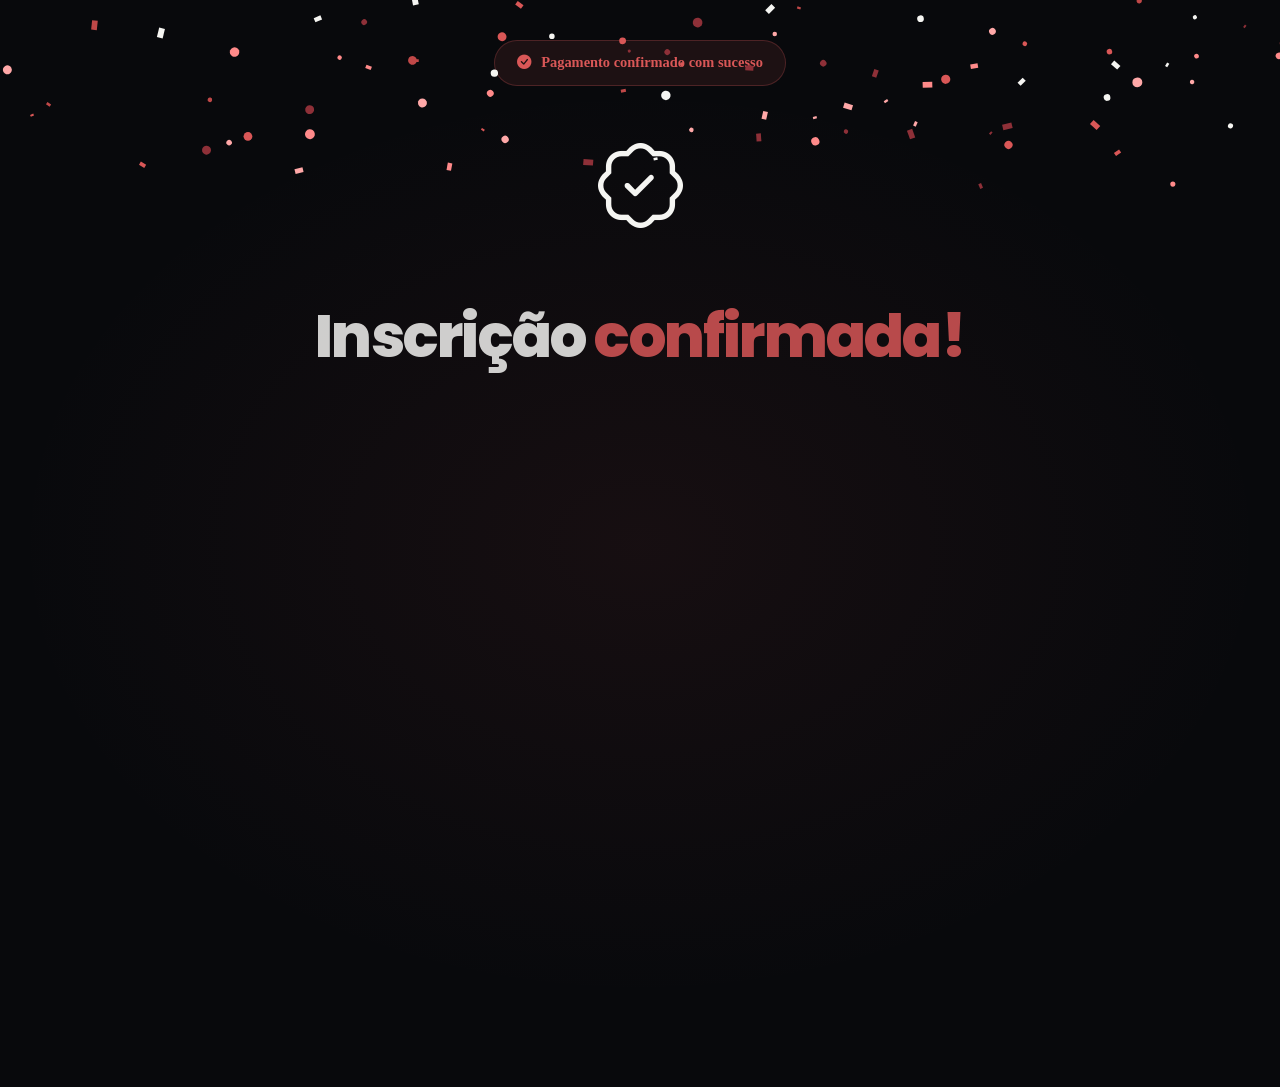
==== commit 970c8d41: "Add files via upload" ====
--- a/obrigado.html
+++ b/obrigado.html
@@ -1,283 +1,284 @@
-﻿<!DOCTYPE html>
-<html lang="pt-BR">
-<head>
-  <meta charset="UTF-8" />
-  <meta name="viewport" content="width=device-width, initial-scale=1.0" />
-  <meta name="description" content="Inscrição confirmada no Desafio Atlas Start 21 Dias! Preencha o formulário para recebermos suas informações e criar sua estratégia personalizada." />
-  <meta name="robots" content="noindex, nofollow" />
-  <link rel="icon" href="assets/images/Prancheta 4@4x.png" type="image/png">
-  <title>Inscrição Confirmada — Desafio Atlas Start 21 Dias</title>
-  <link rel="stylesheet" href="css/style.css" />
-  <style>
-    .confetti-canvas {
-      position: fixed;
-      top: 0; left: 0;
-      width: 100%;
-      height: 100%;
-      pointer-events: none;
-      z-index: 999;
-    }
-
-    .obrigado-divider {
-      width: 60px;
-      height: 3px;
-      background: linear-gradient(90deg, var(--accent), var(--accent-mid));
-      border-radius: 99px;
-      margin: 0 auto 40px;
-      position: relative;
-      z-index: 1;
-    }
-
-    .obrigado-alert {
-      display: inline-flex;
-      align-items: center;
-      gap: 10px;
-      background: rgba(217, 87, 87,0.1);
-      border: 1px solid rgba(217, 87, 87,0.25);
-      color: var(--accent);
-      font-size: 0.85rem;
-      font-weight: 600;
-      padding: 10px 22px;
-      border-radius: 99px;
-      margin-bottom: 32px;
-      position: relative;
-      z-index: 1;
-    }
-
-    .obrigado-footer-link {
-      display: inline-flex;
-      align-items: center;
-      gap: 6px;
-      font-size: 0.82rem;
-      color: var(--text-muted);
-      text-decoration: none;
-      margin-top: 24px;
-      transition: color 0.3s ease;
-      position: relative;
-      z-index: 1;
-    }
-
-    .obrigado-footer-link:hover { color: var(--accent); }
-
-    .grid-lines {
-      position: fixed;
-      inset: 0;
-      background-image:
-        linear-gradient(rgba(217, 87, 87, 0.03) 1px, transparent 1px),
-        linear-gradient(90deg, rgba(217, 87, 87, 0.03) 1px, transparent 1px);
-      background-size: 60px 60px;
-      pointer-events: none;
-    }
-  </style>
-</head>
-<body>
-
-<canvas class="confetti-canvas" id="confetti-canvas"></canvas>
-<div class="grid-lines"></div>
-
-<main class="obrigado-page" id="obrigado-page">
-  <div class="obrigado-bg"></div>
-
-  <div class="obrigado-alert" id="ob-alert">
-    <span>✅</span>
-    Pagamento confirmado com sucesso
-  </div>
-
-  <div class="obrigado-icon" id="ob-icon">🎉</div>
-
-  <h1 class="obrigado-title" id="ob-title">
-    Inscrição <span>confirmada!</span>
-  </h1>
-
-  <div class="obrigado-divider" id="ob-divider"></div>
-
-  <p class="obrigado-text" id="ob-text">
-    Você deu o primeiro passo para iniciar sua transformação. Agora precisamos conhecer melhor você para criar sua estratégia personalizada dos 21 dias.
-  </p>
-
-  <div class="obrigado-steps" id="ob-steps">
-    <div class="obrigado-step" id="obs-1">
-      <div class="obrigado-step-done">✓</div>
-      <div class="obrigado-step-label">
-        <strong>Inscrição realizada</strong>
-        Pagamento confirmado com sucesso
-      </div>
-    </div>
-
-    <div class="obrigado-step" id="obs-2">
-      <div class="obrigado-step-num">2</div>
-      <div class="obrigado-step-label">
-        <strong>Preencher o formulário</strong>
-        Conte seus objetivos e preferências
-      </div>
-    </div>
-
-    <div class="obrigado-step" id="obs-3">
-      <div class="obrigado-step-num" style="background: rgba(217, 87, 87,0.1); color: var(--accent); border: 1px solid rgba(217, 87, 87,0.25);">3</div>
-      <div class="obrigado-step-label">
-        <strong>Receber sua estratégia</strong>
-        Personalizada para seus 21 dias
-      </div>
-    </div>
-  </div>
-
-  <a href="https://forms.google.com/SEU-FORMULARIO-AQUI" class="btn-primary obrigado-cta-btn" id="ob-cta-btn" target="_blank" rel="noopener">
-    Preencher formulário agora
-    <span class="arrow">→</span>
-  </a>
-
-  <a href="https://atlas.com.br" class="obrigado-footer-link" id="ob-atlas-link" target="_blank" rel="noopener">
-    Conhecer o site principal Atlas ↗
-  </a>
-</main>
-
-<!-- GSAP CDN -->
-<script src="https://cdnjs.cloudflare.com/ajax/libs/gsap/3.12.5/gsap.min.js"></script>
-<script>
-  /* === GSAP Entrance Animations === */
-  const tl = gsap.timeline({ delay: 0.3 });
-
-  tl
-    .fromTo('#ob-alert',
-      { opacity: 0, y: -20 },
-      { opacity: 1, y: 0, duration: 0.6, ease: 'power3.out' }
-    )
-    .fromTo('#ob-icon',
-      { opacity: 0, scale: 0.3 },
-      { opacity: 1, scale: 1, duration: 0.7, ease: 'back.out(1.8)' },
-      '-=0.2'
-    )
-    .fromTo('#ob-title',
-      { opacity: 0, y: 35 },
-      { opacity: 1, y: 0, duration: 0.7, ease: 'power3.out' },
-      '-=0.4'
-    )
-    .fromTo('#ob-divider',
-      { opacity: 0, scaleX: 0 },
-      { opacity: 1, scaleX: 1, duration: 0.5, ease: 'power3.out', transformOrigin: 'center' },
-      '-=0.3'
-    )
-    .fromTo('#ob-text',
-      { opacity: 0, y: 25 },
-      { opacity: 1, y: 0, duration: 0.6, ease: 'power3.out' },
-      '-=0.3'
-    )
-    .fromTo('#obs-1, #obs-2, #obs-3',
-      { opacity: 0, x: -30 },
-      { opacity: 1, x: 0, duration: 0.5, stagger: 0.12, ease: 'power3.out' },
-      '-=0.3'
-    )
-    .fromTo('#ob-cta-btn',
-      { opacity: 0, y: 20, scale: 0.95 },
-      { opacity: 1, y: 0, scale: 1, duration: 0.6, ease: 'back.out(1.4)' },
-      '-=0.2'
-    )
-    .fromTo('#ob-atlas-link',
-      { opacity: 0 },
-      { opacity: 1, duration: 0.5 },
-      '-=0.2'
-    );
-
-  /* === CTA Button magnetic effect === */
-  const ctaBtn = document.getElementById('ob-cta-btn');
-  ctaBtn.addEventListener('mousemove', (e) => {
-    const rect = ctaBtn.getBoundingClientRect();
-    const cx = rect.left + rect.width / 2;
-    const cy = rect.top + rect.height / 2;
-    const dx = (e.clientX - cx) * 0.12;
-    const dy = (e.clientY - cy) * 0.12;
-    gsap.to(ctaBtn, { x: dx, y: dy, duration: 0.35, ease: 'power2.out' });
-  });
-  ctaBtn.addEventListener('mouseleave', () => {
-    gsap.to(ctaBtn, { x: 0, y: 0, duration: 0.5, ease: 'elastic.out(1, 0.5)' });
-  });
-
-  /* === Confetti Animation === */
-  const canvas = document.getElementById('confetti-canvas');
-  const ctx = canvas.getContext('2d');
-  canvas.width = window.innerWidth;
-  canvas.height = window.innerHeight;
-
-  window.addEventListener('resize', () => {
-    canvas.width = window.innerWidth;
-    canvas.height = window.innerHeight;
-  });
-
-  const colors = ['#D95757', '#C04848', '#FF8A8A', '#F5F5F2', '#FFA8A8', '#8E3038'];
-  const particles = [];
-
-  class Particle {
-    constructor() {
-      this.reset();
-    }
-    reset() {
-      this.x = Math.random() * canvas.width;
-      this.y = -10;
-      this.size = Math.random() * 7 + 3;
-      this.speedX = (Math.random() - 0.5) * 3;
-      this.speedY = Math.random() * 3 + 1.5;
-      this.color = colors[Math.floor(Math.random() * colors.length)];
-      this.opacity = 1;
-      this.rotation = Math.random() * 360;
-      this.rotationSpeed = (Math.random() - 0.5) * 5;
-      this.shape = Math.random() > 0.5 ? 'rect' : 'circle';
-    }
-    update() {
-      this.x += this.speedX;
-      this.y += this.speedY;
-      this.rotation += this.rotationSpeed;
-      if (this.y > canvas.height + 20) {
-        this.opacity -= 0.02;
-      }
-    }
-    draw() {
-      ctx.save();
-      ctx.globalAlpha = this.opacity;
-      ctx.translate(this.x, this.y);
-      ctx.rotate((this.rotation * Math.PI) / 180);
-      ctx.fillStyle = this.color;
-      if (this.shape === 'rect') {
-        ctx.fillRect(-this.size / 2, -this.size / 2, this.size, this.size * 0.6);
-      } else {
-        ctx.beginPath();
-        ctx.arc(0, 0, this.size / 2, 0, Math.PI * 2);
-        ctx.fill();
-      }
-      ctx.restore();
-    }
-  }
-
-  // Create initial burst of particles
-  let burstCount = 120;
-  for (let i = 0; i < burstCount; i++) {
-    setTimeout(() => {
-      const p = new Particle();
-      p.x = Math.random() * canvas.width;
-      p.speedY = Math.random() * 4 + 2;
-      particles.push(p);
-    }, i * 20);
-  }
-
-  let animFrame;
-  function animate() {
-    ctx.clearRect(0, 0, canvas.width, canvas.height);
-    particles.forEach((p, idx) => {
-      p.update();
-      p.draw();
-    });
-    // Remove dead particles
-    for (let i = particles.length - 1; i >= 0; i--) {
-      if (particles[i].opacity <= 0) particles.splice(i, 1);
-    }
-    if (particles.length > 0) {
-      animFrame = requestAnimationFrame(animate);
-    }
-  }
-
-  // Start confetti after 0.6s
-  setTimeout(() => { animate(); }, 600);
-</script>
-</body>
-</html>
-
-
+<!DOCTYPE html>
+<html lang="pt-BR">
+<head>
+  <meta charset="UTF-8" />
+  <meta name="viewport" content="width=device-width, initial-scale=1.0" />
+  <meta name="description" content="Inscrição confirmada no Desafio Atlas Start 21 Dias! Preencha o formulário para recebermos suas informações e criar sua estratégia personalizada." />
+  <meta name="robots" content="noindex, nofollow" />
+  <link rel="icon" href="assets/images/Prancheta 4@4x.png" type="image/png">
+  <title>Inscrição Confirmada — Desafio Atlas Start 21 Dias</title>
+  <link rel="stylesheet" href="https://cdn.jsdelivr.net/npm/bootstrap-icons@1.11.3/font/bootstrap-icons.min.css">
+  <link rel="stylesheet" href="css/style.css" />
+  <style>
+    .confetti-canvas {
+      position: fixed;
+      top: 0; left: 0;
+      width: 100%;
+      height: 100%;
+      pointer-events: none;
+      z-index: 999;
+    }
+
+    .obrigado-divider {
+      width: 60px;
+      height: 3px;
+      background: linear-gradient(90deg, var(--accent), var(--accent-mid));
+      border-radius: 99px;
+      margin: 0 auto 40px;
+      position: relative;
+      z-index: 1;
+    }
+
+    .obrigado-alert {
+      display: inline-flex;
+      align-items: center;
+      gap: 10px;
+      background: rgba(217, 87, 87,0.1);
+      border: 1px solid rgba(217, 87, 87,0.25);
+      color: var(--accent);
+      font-size: 0.85rem;
+      font-weight: 600;
+      padding: 10px 22px;
+      border-radius: 99px;
+      margin-bottom: 32px;
+      position: relative;
+      z-index: 1;
+    }
+
+    .obrigado-footer-link {
+      display: inline-flex;
+      align-items: center;
+      gap: 6px;
+      font-size: 0.82rem;
+      color: var(--text-muted);
+      text-decoration: none;
+      margin-top: 24px;
+      transition: color 0.3s ease;
+      position: relative;
+      z-index: 1;
+    }
+
+    .obrigado-footer-link:hover { color: var(--accent); }
+
+    .grid-lines {
+      position: fixed;
+      inset: 0;
+      background-image:
+        linear-gradient(rgba(217, 87, 87, 0.03) 1px, transparent 1px),
+        linear-gradient(90deg, rgba(217, 87, 87, 0.03) 1px, transparent 1px);
+      background-size: 60px 60px;
+      pointer-events: none;
+    }
+  </style>
+</head>
+<body>
+
+<canvas class="confetti-canvas" id="confetti-canvas"></canvas>
+<div class="grid-lines"></div>
+
+<main class="obrigado-page" id="obrigado-page">
+  <div class="obrigado-bg"></div>
+
+  <div class="obrigado-alert" id="ob-alert">
+    <span><i class="bi bi-check-circle-fill"></i></span>
+    Pagamento confirmado com sucesso
+  </div>
+
+  <div class="obrigado-icon" id="ob-icon"><i class="bi bi-patch-check"></i></div>
+
+  <h1 class="obrigado-title" id="ob-title">
+    Inscrição <span>confirmada!</span>
+  </h1>
+
+  <div class="obrigado-divider" id="ob-divider"></div>
+
+  <p class="obrigado-text" id="ob-text">
+    Você deu o primeiro passo para iniciar sua transformação. Agora precisamos conhecer melhor você para criar sua estratégia personalizada dos 21 dias.
+  </p>
+
+  <div class="obrigado-steps" id="ob-steps">
+    <div class="obrigado-step" id="obs-1">
+      <div class="obrigado-step-done"><i class="bi bi-check-lg"></i></div>
+      <div class="obrigado-step-label">
+        <strong>Inscrição realizada</strong>
+        Pagamento confirmado com sucesso
+      </div>
+    </div>
+
+    <div class="obrigado-step" id="obs-2">
+      <div class="obrigado-step-num">2</div>
+      <div class="obrigado-step-label">
+        <strong>Preencher o formulário</strong>
+        Conte seus objetivos e preferências
+      </div>
+    </div>
+
+    <div class="obrigado-step" id="obs-3">
+      <div class="obrigado-step-num" style="background: rgba(217, 87, 87,0.1); color: var(--accent); border: 1px solid rgba(217, 87, 87,0.25);">3</div>
+      <div class="obrigado-step-label">
+        <strong>Receber sua estratégia</strong>
+        Personalizada para seus 21 dias
+      </div>
+    </div>
+  </div>
+
+  <a href="https://forms.google.com/SEU-FORMULARIO-AQUI" class="btn-primary obrigado-cta-btn" id="ob-cta-btn" target="_blank" rel="noopener">
+    Preencher formulário agora
+    <span class="arrow">→</span>
+  </a>
+
+  <a href="https://atlas.com.br" class="obrigado-footer-link" id="ob-atlas-link" target="_blank" rel="noopener">
+    Conhecer o site principal Atlas ↗
+  </a>
+</main>
+
+<!-- GSAP CDN -->
+<script src="https://cdnjs.cloudflare.com/ajax/libs/gsap/3.12.5/gsap.min.js"></script>
+<script>
+  /* === GSAP Entrance Animations === */
+  const tl = gsap.timeline({ delay: 0.3 });
+
+  tl
+    .fromTo('#ob-alert',
+      { opacity: 0, y: -20 },
+      { opacity: 1, y: 0, duration: 0.6, ease: 'power3.out' }
+    )
+    .fromTo('#ob-icon',
+      { opacity: 0, scale: 0.3 },
+      { opacity: 1, scale: 1, duration: 0.7, ease: 'back.out(1.8)' },
+      '-=0.2'
+    )
+    .fromTo('#ob-title',
+      { opacity: 0, y: 35 },
+      { opacity: 1, y: 0, duration: 0.7, ease: 'power3.out' },
+      '-=0.4'
+    )
+    .fromTo('#ob-divider',
+      { opacity: 0, scaleX: 0 },
+      { opacity: 1, scaleX: 1, duration: 0.5, ease: 'power3.out', transformOrigin: 'center' },
+      '-=0.3'
+    )
+    .fromTo('#ob-text',
+      { opacity: 0, y: 25 },
+      { opacity: 1, y: 0, duration: 0.6, ease: 'power3.out' },
+      '-=0.3'
+    )
+    .fromTo('#obs-1, #obs-2, #obs-3',
+      { opacity: 0, x: -30 },
+      { opacity: 1, x: 0, duration: 0.5, stagger: 0.12, ease: 'power3.out' },
+      '-=0.3'
+    )
+    .fromTo('#ob-cta-btn',
+      { opacity: 0, y: 20, scale: 0.95 },
+      { opacity: 1, y: 0, scale: 1, duration: 0.6, ease: 'back.out(1.4)' },
+      '-=0.2'
+    )
+    .fromTo('#ob-atlas-link',
+      { opacity: 0 },
+      { opacity: 1, duration: 0.5 },
+      '-=0.2'
+    );
+
+  /* === CTA Button magnetic effect === */
+  const ctaBtn = document.getElementById('ob-cta-btn');
+  ctaBtn.addEventListener('mousemove', (e) => {
+    const rect = ctaBtn.getBoundingClientRect();
+    const cx = rect.left + rect.width / 2;
+    const cy = rect.top + rect.height / 2;
+    const dx = (e.clientX - cx) * 0.12;
+    const dy = (e.clientY - cy) * 0.12;
+    gsap.to(ctaBtn, { x: dx, y: dy, duration: 0.35, ease: 'power2.out' });
+  });
+  ctaBtn.addEventListener('mouseleave', () => {
+    gsap.to(ctaBtn, { x: 0, y: 0, duration: 0.5, ease: 'elastic.out(1, 0.5)' });
+  });
+
+  /* === Confetti Animation === */
+  const canvas = document.getElementById('confetti-canvas');
+  const ctx = canvas.getContext('2d');
+  canvas.width = window.innerWidth;
+  canvas.height = window.innerHeight;
+
+  window.addEventListener('resize', () => {
+    canvas.width = window.innerWidth;
+    canvas.height = window.innerHeight;
+  });
+
+  const colors = ['#D95757', '#C04848', '#FF8A8A', '#F5F5F2', '#FFA8A8', '#8E3038'];
+  const particles = [];
+
+  class Particle {
+    constructor() {
+      this.reset();
+    }
+    reset() {
+      this.x = Math.random() * canvas.width;
+      this.y = -10;
+      this.size = Math.random() * 7 + 3;
+      this.speedX = (Math.random() - 0.5) * 3;
+      this.speedY = Math.random() * 3 + 1.5;
+      this.color = colors[Math.floor(Math.random() * colors.length)];
+      this.opacity = 1;
+      this.rotation = Math.random() * 360;
+      this.rotationSpeed = (Math.random() - 0.5) * 5;
+      this.shape = Math.random() > 0.5 ? 'rect' : 'circle';
+    }
+    update() {
+      this.x += this.speedX;
+      this.y += this.speedY;
+      this.rotation += this.rotationSpeed;
+      if (this.y > canvas.height + 20) {
+        this.opacity -= 0.02;
+      }
+    }
+    draw() {
+      ctx.save();
+      ctx.globalAlpha = this.opacity;
+      ctx.translate(this.x, this.y);
+      ctx.rotate((this.rotation * Math.PI) / 180);
+      ctx.fillStyle = this.color;
+      if (this.shape === 'rect') {
+        ctx.fillRect(-this.size / 2, -this.size / 2, this.size, this.size * 0.6);
+      } else {
+        ctx.beginPath();
+        ctx.arc(0, 0, this.size / 2, 0, Math.PI * 2);
+        ctx.fill();
+      }
+      ctx.restore();
+    }
+  }
+
+  // Create initial burst of particles
+  let burstCount = 120;
+  for (let i = 0; i < burstCount; i++) {
+    setTimeout(() => {
+      const p = new Particle();
+      p.x = Math.random() * canvas.width;
+      p.speedY = Math.random() * 4 + 2;
+      particles.push(p);
+    }, i * 20);
+  }
+
+  let animFrame;
+  function animate() {
+    ctx.clearRect(0, 0, canvas.width, canvas.height);
+    particles.forEach((p, idx) => {
+      p.update();
+      p.draw();
+    });
+    // Remove dead particles
+    for (let i = particles.length - 1; i >= 0; i--) {
+      if (particles[i].opacity <= 0) particles.splice(i, 1);
+    }
+    if (particles.length > 0) {
+      animFrame = requestAnimationFrame(animate);
+    }
+  }
+
+  // Start confetti after 0.6s
+  setTimeout(() => { animate(); }, 600);
+</script>
+</body>
+</html>
+
+
--- a/css/style.css
+++ b/css/style.css
@@ -1,1596 +1,1599 @@
-﻿/* ===================================================
-   ATLAS START 21 DIAS — Design System
-   =================================================== */
-
-@import url('https://fonts.googleapis.com/css2?family=Montserrat:wght@400;600;700;800;900&family=Inter:wght@300;400;500;600&display=swap');
-
-/* === RESET & BASE === */
-*, *::before, *::after {
-  margin: 0;
-  padding: 0;
-  box-sizing: border-box;
-}
-
-:root {
-  /* Colors */
-  --bg-base: #08090C;
-  --bg-card: #12151B;
-  --bg-surface: #181D25;
-  --bg-surface2: #1E232B;
-  --accent: #D95757;
-  --accent-mid: #B74646;
-  --accent-dark: #8E3038;
-  --accent-glow:     rgba(217, 87, 87, 0.12);
-  --accent-glow-lg:  rgba(217, 87, 87, 0.06);
-  --text-primary: #F5F5F2;
-  --text-secondary: #8D96A8;
-  --text-muted:      #64748b;
-  --border:          rgba(217, 87, 87, 0.12);
-  --border-light:    rgba(255, 255, 255, 0.06);
-
-  /* Spacing */
-  --section-pad:  120px;
-  --section-pad-sm: 80px;
-  --container:    1200px;
-
-  /* Radius */
-  --radius-sm:  8px;
-  --radius-md:  16px;
-  --radius-lg:  24px;
-  --radius-xl:  36px;
-
-  /* Shadows */
-  --shadow-glow: 0 0 40px rgba(217, 87, 87, 0.15);
-  --shadow-card: 0 8px 32px rgba(0, 0, 0, 0.4);
-  --shadow-btn:  0 4px 24px rgba(217, 87, 87, 0.35);
-
-  /* Transitions */
-  --transition: 0.35s cubic-bezier(0.4, 0, 0.2, 1);
-}
-
-html {
-  scroll-behavior: smooth;
-  font-size: 16px;
-}
-
-body {
-  font-family: 'Inter', sans-serif;
-  background-color: var(--bg-base);
-  color: var(--text-primary);
-  line-height: 1.6;
-  overflow-x: hidden;
-  -webkit-font-smoothing: antialiased;
-}
-
-/* === SCROLLBAR === */
-::-webkit-scrollbar { width: 6px; }
-::-webkit-scrollbar-track { background: var(--bg-base); }
-::-webkit-scrollbar-thumb { background: var(--accent-dark); border-radius: 99px; }
-
-/* === UTILITY === */
-.container {
-  max-width: var(--container);
-  margin: 0 auto;
-  padding: 0 24px;
-}
-
-.section {
-  padding: var(--section-pad) 0;
-  position: relative;
-}
-
-.section-label {
-  display: inline-flex;
-  align-items: center;
-  gap: 8px;
-  font-family: 'Inter', sans-serif;
-  font-size: 0.75rem;
-  font-weight: 600;
-  letter-spacing: 0.15em;
-  text-transform: uppercase;
-  color: var(--accent);
-  margin-bottom: 20px;
-}
-
-.section-label::before {
-  content: '';
-  display: block;
-  width: 24px;
-  height: 2px;
-  background: var(--accent);
-  border-radius: 2px;
-}
-
+/* ===================================================
+   ATLAS START 21 DIAS â€” Design System
+   =================================================== */
+
+@import url('https://fonts.googleapis.com/css2?family=Poppins:wght@500;600;700;800;900&display=swap');
+
+/* === RESET & BASE === */
+*, *::before, *::after {
+  margin: 0;
+  padding: 0;
+  box-sizing: border-box;
+}
+
+:root {
+  /* Colors */
+  --bg-base: #08090C;
+  --bg-card: #12151B;
+  --bg-surface: #181D25;
+  --bg-surface2: #1E232B;
+  --accent: #D95757;
+  --accent-mid: #B74646;
+  --accent-dark: #8E3038;
+  --accent-glow:     rgba(217, 87, 87, 0.12);
+  --accent-glow-lg:  rgba(217, 87, 87, 0.06);
+  --text-primary: #F5F5F2;
+  --text-secondary: #8D96A8;
+  --text-muted:      #64748b;
+  --border:          rgba(217, 87, 87, 0.12);
+  --border-light:    rgba(255, 255, 255, 0.06);
+
+  /* Spacing */
+  --section-pad:  120px;
+  --section-pad-sm: 80px;
+  --container:    1200px;
+
+  /* Radius */
+  --radius-sm:  8px;
+  --radius-md:  16px;
+  --radius-lg:  24px;
+  --radius-xl:  36px;
+
+  /* Shadows */
+  --shadow-glow: 0 0 40px rgba(217, 87, 87, 0.15);
+  --shadow-card: 0 8px 32px rgba(0, 0, 0, 0.4);
+  --shadow-btn:  0 4px 24px rgba(217, 87, 87, 0.35);
+
+  /* Transitions */
+  --transition: 0.35s cubic-bezier(0.4, 0, 0.2, 1);
+}
+
+html {
+  scroll-behavior: smooth;
+  font-size: 17px;
+}
+
+body {
+  font-family: 'Palatino Linotype', 'Book Antiqua', Palatino, serif;
+  background-color: var(--bg-base);
+  color: var(--text-primary);
+  line-height: 1.65;
+  overflow-x: hidden;
+  -webkit-font-smoothing: antialiased;
+}
+
+/* === SCROLLBAR === */
+::-webkit-scrollbar { width: 6px; }
+::-webkit-scrollbar-track { background: var(--bg-base); }
+::-webkit-scrollbar-thumb { background: var(--accent-dark); border-radius: 99px; }
+
+/* === UTILITY === */
+.container {
+  max-width: var(--container);
+  margin: 0 auto;
+  padding: 0 24px;
+}
+
+.section {
+  padding: var(--section-pad) 0;
+  position: relative;
+}
+
+.section-label {
+  display: inline-flex;
+  align-items: center;
+  gap: 8px;
+  font-family: 'Poppins', sans-serif;
+  font-size: 0.75rem;
+  font-weight: 600;
+  letter-spacing: 0.15em;
+  text-transform: uppercase;
+  color: var(--accent);
+  margin-bottom: 20px;
+}
+
+.section-label::before {
+  content: '';
+  display: block;
+  width: 24px;
+  height: 2px;
+  background: var(--accent);
+  border-radius: 2px;
+}
+
 .section-title {
-  font-family: 'Montserrat', sans-serif;
+  font-family: 'Poppins', sans-serif;
   font-size: clamp(2rem, 4vw, 3rem);
-  font-weight: 800;
-  line-height: 1.15;
-  color: var(--text-primary);
-  margin-bottom: 20px;
-}
-
-.section-title span {
-  color: var(--accent);
-}
-
-.section-subtitle {
-  font-size: clamp(1rem, 2vw, 1.125rem);
-  color: var(--text-secondary);
-  max-width: 580px;
-  line-height: 1.75;
-}
-
-/* Noise texture overlay */
-body::before {
-  content: '';
-  position: fixed;
-  inset: 0;
-  background-image: url("data:image/svg+xml,%3Csvg viewBox='0 0 256 256' xmlns='http://www.w3.org/2000/svg'%3E%3Cfilter id='noise'%3E%3CfeTurbulence type='fractalNoise' baseFrequency='0.9' numOctaves='4' stitchTiles='stitch'/%3E%3C/filter%3E%3Crect width='100%25' height='100%25' filter='url(%23noise)' opacity='0.03'/%3E%3C/svg%3E");
-  pointer-events: none;
-  z-index: 0;
-  opacity: 0.4;
-}
-
-/* === BUTTONS === */
+  font-weight: 700;
+  line-height: 1.15;
+  color: var(--text-primary);
+  margin-bottom: 20px;
+}
+
+.section-title span {
+  color: var(--accent);
+}
+
+.section-subtitle {
+  font-size: clamp(1rem, 2vw, 1.125rem);
+  color: var(--text-secondary);
+  max-width: 580px;
+  line-height: 1.75;
+}
+
+/* Noise texture overlay */
+body::before {
+  content: '';
+  position: fixed;
+  inset: 0;
+  background-image: url("data:image/svg+xml,%3Csvg viewBox='0 0 256 256' xmlns='http://www.w3.org/2000/svg'%3E%3Cfilter id='noise'%3E%3CfeTurbulence type='fractalNoise' baseFrequency='0.9' numOctaves='4' stitchTiles='stitch'/%3E%3C/filter%3E%3Crect width='100%25' height='100%25' filter='url(%23noise)' opacity='0.03'/%3E%3C/svg%3E");
+  pointer-events: none;
+  z-index: 0;
+  opacity: 0.4;
+}
+
+/* === BUTTONS === */
 .btn-primary {
   display: inline-flex;
   align-items: center;
   gap: 10px;
   background: linear-gradient(135deg, #D95757, #8E3038);
   color: #050608;
-  font-family: 'Montserrat', sans-serif;
+  font-family: 'Poppins', sans-serif;
   font-size: 1rem;
-  font-weight: 800;
-  letter-spacing: 0.02em;
-  padding: 18px 40px;
-  border-radius: 99px;
-  text-decoration: none;
-  border: none;
-  cursor: pointer;
-  box-shadow: var(--shadow-btn);
-  transition: var(--transition);
-  position: relative;
-  overflow: hidden;
-  white-space: nowrap;
-}
-
-.btn-primary::before {
-  content: '';
-  position: absolute;
-  inset: 0;
-  background: linear-gradient(135deg, rgba(255,255,255,0.2) 0%, transparent 60%);
-  opacity: 0;
-  transition: var(--transition);
-}
-
-.btn-primary:hover {
-  transform: translateY(-3px) scale(1.02);
-  box-shadow: 0 8px 40px rgba(217, 87, 87, 0.55);
-}
-
-.btn-primary:hover::before { opacity: 1; }
-.btn-primary:active { transform: translateY(0) scale(0.98); }
-
-.btn-primary svg, .btn-primary .arrow {
-  transition: transform 0.3s ease;
-}
-.btn-primary:hover .arrow { transform: translateX(4px); }
-
+  font-weight: 600;
+  letter-spacing: 0.02em;
+  padding: 18px 40px;
+  border-radius: 99px;
+  text-decoration: none;
+  border: none;
+  cursor: pointer;
+  box-shadow: var(--shadow-btn);
+  transition: var(--transition);
+  position: relative;
+  overflow: hidden;
+  white-space: nowrap;
+}
+
+.btn-primary::before {
+  content: '';
+  position: absolute;
+  inset: 0;
+  background: linear-gradient(135deg, rgba(255,255,255,0.2) 0%, transparent 60%);
+  opacity: 0;
+  transition: var(--transition);
+}
+
+.btn-primary:hover {
+  transform: translateY(-3px) scale(1.02);
+  box-shadow: 0 8px 40px rgba(217, 87, 87, 0.55);
+}
+
+.btn-primary:hover::before { opacity: 1; }
+.btn-primary:active { transform: translateY(0) scale(0.98); }
+
+.btn-primary svg, .btn-primary .arrow {
+  transition: transform 0.3s ease;
+}
+.btn-primary:hover .arrow { transform: translateX(4px); }
+
 .btn-secondary {
   display: inline-flex;
   align-items: center;
   gap: 10px;
   background: transparent;
   color: var(--accent);
-  font-family: 'Montserrat', sans-serif;
+  font-family: 'Poppins', sans-serif;
   font-size: 0.95rem;
-  font-weight: 700;
-  letter-spacing: 0.02em;
-  padding: 16px 36px;
-  border-radius: 99px;
-  text-decoration: none;
-  border: 2px solid var(--border);
-  cursor: pointer;
-  transition: var(--transition);
-}
-
-.btn-secondary:hover {
-  border-color: var(--accent);
-  background: var(--accent-glow);
-  transform: translateY(-2px);
-}
-
-/* === NAVBAR === */
-.navbar {
-  position: fixed;
-  top: 0;
-  left: 0;
-  right: 0;
-  z-index: 1000;
-  padding: 20px 0;
-  transition: var(--transition);
-}
-
-.navbar.scrolled {
-  background: rgba(8, 9, 12, 0.92);
-  backdrop-filter: blur(20px);
-  -webkit-backdrop-filter: blur(20px);
-  border-bottom: 1px solid var(--border);
-  padding: 14px 0;
-}
-
-.navbar-inner {
-  display: flex;
-  align-items: center;
-  justify-content: space-between;
-}
-
-
-
-
-
+  font-weight: 600;
+  letter-spacing: 0.02em;
+  padding: 16px 36px;
+  border-radius: 99px;
+  text-decoration: none;
+  border: 2px solid var(--border);
+  cursor: pointer;
+  transition: var(--transition);
+}
+
+.btn-secondary:hover {
+  border-color: var(--accent);
+  background: var(--accent-glow);
+  transform: translateY(-2px);
+}
+
+/* === NAVBAR === */
+.navbar {
+  position: fixed;
+  top: 0;
+  left: 0;
+  right: 0;
+  z-index: 1000;
+  padding: 20px 0;
+  transition: var(--transition);
+}
+
+.navbar.scrolled {
+  background: rgba(8, 9, 12, 0.92);
+  backdrop-filter: blur(20px);
+  -webkit-backdrop-filter: blur(20px);
+  border-bottom: 1px solid var(--border);
+  padding: 14px 0;
+}
+
+.navbar-inner {
+  display: flex;
+  align-items: center;
+  justify-content: space-between;
+}
+
+
+
+
+
 .navbar-cta {
   display: inline-flex;
   align-items: center;
   gap: 8px;
   background: linear-gradient(135deg, #D95757, #8E3038);
   color: #050608;
-  font-family: 'Montserrat', sans-serif;
+  font-family: 'Poppins', sans-serif;
   font-size: 0.85rem;
-  font-weight: 800;
-  padding: 10px 22px;
-  border-radius: 99px;
-  text-decoration: none;
-  transition: var(--transition);
-}
-
-.navbar-cta:hover {
-  transform: translateY(-2px);
-  box-shadow: var(--shadow-btn);
-}
-
-/* === HERO === */
-.hero {
-  min-height: 100vh;
-  display: flex;
-  align-items: center;
-  position: relative;
-  overflow: hidden;
-  padding-top: 100px;
-}
-
-.hero-bg {
-  position: absolute;
-  inset: 0;
-  background: radial-gradient(ellipse 80% 70% at 60% 50%, rgba(183, 70, 70, 0.08) 0%, transparent 70%),
-              radial-gradient(ellipse 50% 40% at 10% 80%, rgba(217, 87, 87, 0.05) 0%, transparent 60%),
-              linear-gradient(180deg, #08090C 0%, #0D1014 100%);
-  z-index: 0;
-}
-
-.hero-grid-lines {
-  position: absolute;
-  inset: 0;
-  background-image:
-    linear-gradient(rgba(217, 87, 87, 0.04) 1px, transparent 1px),
-    linear-gradient(90deg, rgba(217, 87, 87, 0.04) 1px, transparent 1px);
-  background-size: 60px 60px;
-  mask-image: radial-gradient(ellipse 80% 80% at center, black 30%, transparent 80%);
-  z-index: 0;
-}
-
-.hero-inner {
-  display: grid;
-  grid-template-columns: 1fr 1fr;
-  gap: 60px;
-  align-items: center;
-  position: relative;
-  z-index: 1;
-}
-
-.hero-badge {
-  display: inline-flex;
-  align-items: center;
-  gap: 10px;
-  background: rgba(217, 87, 87, 0.1);
-  border: 1px solid rgba(217, 87, 87, 0.25);
-  color: var(--accent);
-  font-family: 'Inter', sans-serif;
-  font-size: 0.8rem;
-  font-weight: 600;
-  letter-spacing: 0.1em;
-  text-transform: uppercase;
-  padding: 8px 18px;
-  border-radius: 99px;
-  margin-bottom: 28px;
-}
-
-.hero-badge-dot {
-  width: 7px;
-  height: 7px;
-  background: var(--accent);
-  border-radius: 50%;
-  animation: pulse-dot 2s ease-in-out infinite;
-}
-
-@keyframes pulse-dot {
-  0%, 100% { opacity: 1; transform: scale(1); }
-  50% { opacity: 0.5; transform: scale(0.7); }
-}
-
+  font-weight: 600;
+  padding: 10px 22px;
+  border-radius: 99px;
+  text-decoration: none;
+  transition: var(--transition);
+}
+
+.navbar-cta:hover {
+  transform: translateY(-2px);
+  box-shadow: var(--shadow-btn);
+}
+
+/* === HERO === */
+.hero {
+  min-height: 100vh;
+  display: flex;
+  align-items: center;
+  position: relative;
+  overflow: hidden;
+  padding-top: 100px;
+}
+
+.hero-bg {
+  position: absolute;
+  inset: 0;
+  background: radial-gradient(ellipse 80% 70% at 60% 50%, rgba(183, 70, 70, 0.08) 0%, transparent 70%),
+              radial-gradient(ellipse 50% 40% at 10% 80%, rgba(217, 87, 87, 0.05) 0%, transparent 60%),
+              linear-gradient(180deg, #08090C 0%, #0D1014 100%);
+  z-index: 0;
+}
+
+.hero-grid-lines {
+  position: absolute;
+  inset: 0;
+  background-image:
+    linear-gradient(rgba(217, 87, 87, 0.04) 1px, transparent 1px),
+    linear-gradient(90deg, rgba(217, 87, 87, 0.04) 1px, transparent 1px);
+  background-size: 60px 60px;
+  mask-image: radial-gradient(ellipse 80% 80% at center, black 30%, transparent 80%);
+  z-index: 0;
+}
+
+.hero-inner {
+  display: grid;
+  grid-template-columns: 1fr 1fr;
+  gap: 60px;
+  align-items: center;
+  position: relative;
+  z-index: 1;
+}
+
+.hero-badge {
+  display: inline-flex;
+  align-items: center;
+  gap: 10px;
+  background: rgba(217, 87, 87, 0.1);
+  border: 1px solid rgba(217, 87, 87, 0.25);
+  color: var(--accent);
+  font-family: 'Poppins', sans-serif;
+  font-size: 0.8rem;
+  font-weight: 600;
+  letter-spacing: 0.1em;
+  text-transform: uppercase;
+  padding: 8px 18px;
+  border-radius: 99px;
+  margin-bottom: 28px;
+}
+
+.hero-badge-dot {
+  width: 7px;
+  height: 7px;
+  background: var(--accent);
+  border-radius: 50%;
+  animation: pulse-dot 2s ease-in-out infinite;
+}
+
+@keyframes pulse-dot {
+  0%, 100% { opacity: 1; transform: scale(1); }
+  50% { opacity: 0.5; transform: scale(0.7); }
+}
+
 .hero-title {
-  font-family: 'Montserrat', sans-serif;
+  font-family: 'Poppins', sans-serif;
   font-size: clamp(2.8rem, 5.5vw, 5rem);
-  font-weight: 900;
-  line-height: 1.06;
-  letter-spacing: -0.03em;
-  color: var(--text-primary);
-  margin-bottom: 24px;
-}
-
-.hero-title .brand {
-  display: block;
-  background: linear-gradient(135deg, var(--accent) 0%, #FF8A8A 100%);
-  -webkit-background-clip: text;
-  -webkit-text-fill-color: transparent;
-  background-clip: text;
-}
-
-.hero-subtitle {
-  font-size: clamp(1rem, 1.8vw, 1.2rem);
-  color: var(--text-secondary);
-  line-height: 1.75;
-  max-width: 500px;
-  margin-bottom: 40px;
-}
-
-.hero-actions {
-  display: flex;
-  flex-wrap: wrap;
-  gap: 16px;
-  align-items: center;
-  margin-bottom: 48px;
-}
-
-.hero-stats {
-  display: flex;
-  gap: 36px;
-  flex-wrap: wrap;
-}
-
-.hero-stat {
-  display: flex;
-  flex-direction: column;
-}
-
-.hero-stat-number {
-  font-family: 'Montserrat', sans-serif;
-  font-size: 1.8rem;
-  font-weight: 900;
-  color: var(--accent);
-  line-height: 1;
-}
-
-.hero-stat-label {
-  font-size: 0.8rem;
-  color: var(--text-muted);
-  margin-top: 4px;
-}
-
-/* Hero Image Side */
-.hero-visual {
-  position: relative;
-}
-
-.hero-image-wrap {
-  position: relative;
-  border-radius: var(--radius-xl);
-  overflow: hidden;
-  box-shadow: 0 0 0 1px var(--border), var(--shadow-card);
-}
-
-.hero-image-wrap::before {
-  content: '';
-  position: absolute;
-  inset: 0;
-  background: linear-gradient(135deg, transparent 60%, rgba(8, 9, 12, 0.7) 100%),
-              linear-gradient(180deg, transparent 70%, rgba(8, 9, 12, 0.5) 100%);
-  z-index: 1;
-}
-
-.hero-image-wrap img {
-  width: 100%;
-  aspect-ratio: 4/5;
-  object-fit: cover;
-  display: block;
-}
-
-.hero-floating-card {
-  position: absolute;
-  background: rgba(18, 21, 27, 0.85);
-  backdrop-filter: blur(20px);
-  -webkit-backdrop-filter: blur(20px);
-  border: 1px solid var(--border);
-  border-radius: var(--radius-md);
-  padding: 16px 20px;
-  z-index: 2;
-}
-
-.hero-floating-card.card-1 {
-  bottom: 32px;
-  left: -36px;
-  min-width: 200px;
-}
-
-.hero-floating-card.card-2 {
-  top: 40px;
-  right: -28px;
-}
-
-.hfc-label {
-  font-size: 0.72rem;
-  color: var(--text-muted);
-  text-transform: uppercase;
-  letter-spacing: 0.08em;
-  margin-bottom: 4px;
-}
-
-.hfc-value {
-  font-family: 'Montserrat', sans-serif;
-  font-size: 1.2rem;
-  font-weight: 800;
-  color: var(--accent);
-}
-
-.hfc-sub {
-  font-size: 0.78rem;
-  color: var(--text-secondary);
-  margin-top: 2px;
-}
-
-.hero-glow-blob {
-  position: absolute;
-  width: 500px;
-  height: 500px;
-  background: radial-gradient(circle, rgba(217, 87, 87, 0.08) 0%, transparent 70%);
-  border-radius: 50%;
-  pointer-events: none;
-  z-index: 0;
-}
-
-.hero-glow-blob.blob-1 { top: -100px; right: -100px; }
-.hero-glow-blob.blob-2 { bottom: -200px; left: -100px; width: 400px; height: 400px; }
-
-/* Scroll indicator */
-.scroll-indicator {
-  position: absolute;
-  bottom: 32px;
-  left: 50%;
-  transform: translateX(-50%);
-  display: flex;
-  flex-direction: column;
-  align-items: center;
-  gap: 8px;
-  opacity: 0.5;
-  z-index: 2;
-}
-
-.scroll-indicator span {
-  font-size: 0.7rem;
-  letter-spacing: 0.15em;
-  color: var(--text-muted);
-  text-transform: uppercase;
-}
-
-.scroll-mouse {
-  width: 22px;
-  height: 36px;
-  border: 2px solid var(--text-muted);
-  border-radius: 99px;
-  display: flex;
-  justify-content: center;
-  padding-top: 6px;
-}
-
-.scroll-wheel {
-  width: 3px;
-  height: 8px;
-  background: var(--accent);
-  border-radius: 99px;
-  animation: scroll-wheel 1.8s ease-in-out infinite;
-}
-
-@keyframes scroll-wheel {
-  0% { transform: translateY(0); opacity: 1; }
-  100% { transform: translateY(12px); opacity: 0; }
-}
-
-/* === WHAT IS THE CHALLENGE === */
-.what-section {
-  background: var(--bg-base);
-}
-
-.what-inner {
-  display: grid;
-  grid-template-columns: 1fr 1fr;
-  gap: 80px;
-  align-items: center;
-}
-
-.what-image-col {
-  position: relative;
-}
-
-.what-image-frame {
-  position: relative;
-  border-radius: var(--radius-xl);
-  overflow: hidden;
-  box-shadow: 0 0 0 1px var(--border), var(--shadow-card);
-}
-
-.what-image-frame::after {
-  content: '';
-  position: absolute;
-  inset: 0;
-  background: linear-gradient(135deg, rgba(8, 9, 12,0.3) 0%, transparent 60%);
-}
-
-.what-image-frame img {
-  width: 100%;
-  aspect-ratio: 1/1;
-  object-fit:cover;
-  object-position: top center;
-  display: block;
-}
-
-.what-accent-bar {
-  position: absolute;
-  left: -20px;
-  top: 50%;
-  transform: translateY(-50%);
-  width: 4px;
-  height: 60%;
-  background: linear-gradient(180deg, transparent 0%, var(--accent) 30%, var(--accent) 70%, transparent 100%);
-  border-radius: 99px;
-}
-
-.what-cards {
-  display: grid;
-  grid-template-columns: 1fr 1fr 1fr;
-  gap: 16px;
-  margin-top: 48px;
-}
-
-.what-card {
-  background: var(--bg-card);
-  border: 1px solid var(--border);
-  border-radius: var(--radius-md);
-  padding: 28px 22px;
-  position: relative;
-  overflow: hidden;
-  transition: var(--transition);
-}
-
-.what-card::before {
-  content: '';
-  position: absolute;
-  top: 0; left: 0; right: 0;
-  height: 2px;
-  background: linear-gradient(90deg, transparent, var(--accent), transparent);
-  opacity: 0;
-  transition: var(--transition);
-}
-
-.what-card:hover {
-  border-color: rgba(217, 87, 87, 0.3);
-  transform: translateY(-4px);
-  box-shadow: 0 12px 40px rgba(0,0,0,0.3), 0 0 0 1px rgba(217, 87, 87,0.15);
-}
-
-.what-card:hover::before { opacity: 1; }
-
-.what-card-icon {
-  width: 44px;
-  height: 44px;
-  background: var(--accent-glow);
-  border: 1px solid rgba(217, 87, 87, 0.2);
-  border-radius: var(--radius-sm);
-  display: flex;
-  align-items: center;
-  justify-content: center;
-  margin-bottom: 16px;
-  font-size: 1.2rem;
-}
-
+  font-weight: 800;
+  line-height: 1.06;
+  letter-spacing: -0.03em;
+  color: var(--text-primary);
+  margin-bottom: 24px;
+}
+
+.hero-title .brand {
+  display: block;
+  background: linear-gradient(135deg, var(--accent) 0%, #FF8A8A 100%);
+  -webkit-background-clip: text;
+  -webkit-text-fill-color: transparent;
+  background-clip: text;
+}
+
+.hero-subtitle {
+  font-size: clamp(1rem, 1.8vw, 1.2rem);
+  color: var(--text-secondary);
+  line-height: 1.75;
+  max-width: 500px;
+  margin-bottom: 40px;
+}
+
+.hero-actions {
+  display: flex;
+  flex-wrap: wrap;
+  gap: 16px;
+  align-items: center;
+  margin-bottom: 48px;
+}
+
+.hero-stats {
+  display: flex;
+  gap: 36px;
+  flex-wrap: wrap;
+}
+
+.hero-stat {
+  display: flex;
+  flex-direction: column;
+}
+
+.hero-stat-number {
+  font-family: 'Poppins', sans-serif;
+  font-size: 1.8rem;
+  font-weight: 900;
+  color: var(--accent);
+  line-height: 1;
+}
+
+.hero-stat-label {
+  font-size: 0.8rem;
+  color: var(--text-muted);
+  margin-top: 4px;
+}
+
+/* Hero Image Side */
+.hero-visual {
+  position: relative;
+}
+
+.hero-image-wrap {
+  position: relative;
+  border-radius: var(--radius-xl);
+  overflow: hidden;
+  box-shadow: 0 0 0 1px var(--border), var(--shadow-card);
+}
+
+.hero-image-wrap::before {
+  content: '';
+  position: absolute;
+  inset: 0;
+  background: linear-gradient(135deg, transparent 60%, rgba(8, 9, 12, 0.7) 100%),
+              linear-gradient(180deg, transparent 70%, rgba(8, 9, 12, 0.5) 100%);
+  z-index: 1;
+}
+
+.hero-image-wrap img {
+  width: 100%;
+  aspect-ratio: 4/5;
+  object-fit: cover;
+  display: block;
+}
+
+.hero-floating-card {
+  position: absolute;
+  background: rgba(18, 21, 27, 0.85);
+  backdrop-filter: blur(20px);
+  -webkit-backdrop-filter: blur(20px);
+  border: 1px solid var(--border);
+  border-radius: var(--radius-md);
+  padding: 16px 20px;
+  z-index: 2;
+}
+
+.hero-floating-card.card-1 {
+  bottom: 32px;
+  left: -36px;
+  min-width: 200px;
+}
+
+.hero-floating-card.card-2 {
+  top: 40px;
+  right: -28px;
+}
+
+.hfc-label {
+  font-size: 0.72rem;
+  color: var(--text-muted);
+  text-transform: uppercase;
+  letter-spacing: 0.08em;
+  margin-bottom: 4px;
+}
+
+.hfc-value {
+  font-family: 'Poppins', sans-serif;
+  font-size: 1.2rem;
+  font-weight: 800;
+  color: var(--accent);
+}
+
+.hfc-sub {
+  font-size: 0.78rem;
+  color: var(--text-secondary);
+  margin-top: 2px;
+}
+
+.hero-glow-blob {
+  position: absolute;
+  width: 500px;
+  height: 500px;
+  background: radial-gradient(circle, rgba(217, 87, 87, 0.08) 0%, transparent 70%);
+  border-radius: 50%;
+  pointer-events: none;
+  z-index: 0;
+}
+
+.hero-glow-blob.blob-1 { top: -100px; right: -100px; }
+.hero-glow-blob.blob-2 { bottom: -200px; left: -100px; width: 400px; height: 400px; }
+
+/* Scroll indicator */
+.scroll-indicator {
+  position: absolute;
+  bottom: 32px;
+  left: 50%;
+  transform: translateX(-50%);
+  display: flex;
+  flex-direction: column;
+  align-items: center;
+  gap: 8px;
+  opacity: 0.5;
+  z-index: 2;
+}
+
+.scroll-indicator span {
+  font-size: 0.7rem;
+  letter-spacing: 0.15em;
+  color: var(--text-muted);
+  text-transform: uppercase;
+}
+
+.scroll-mouse {
+  width: 22px;
+  height: 36px;
+  border: 2px solid var(--text-muted);
+  border-radius: 99px;
+  display: flex;
+  justify-content: center;
+  padding-top: 6px;
+}
+
+.scroll-wheel {
+  width: 3px;
+  height: 8px;
+  background: var(--accent);
+  border-radius: 99px;
+  animation: scroll-wheel 1.8s ease-in-out infinite;
+}
+
+@keyframes scroll-wheel {
+  0% { transform: translateY(0); opacity: 1; }
+  100% { transform: translateY(12px); opacity: 0; }
+}
+
+/* === WHAT IS THE CHALLENGE === */
+.what-section {
+  background: var(--bg-base);
+}
+
+.what-inner {
+  display: grid;
+  grid-template-columns: 1fr 1fr;
+  gap: 80px;
+  align-items: center;
+}
+
+.what-image-col {
+  position: relative;
+}
+
+.what-image-frame {
+  position: relative;
+  border-radius: var(--radius-xl);
+  overflow: hidden;
+  box-shadow: 0 0 0 1px var(--border), var(--shadow-card);
+}
+
+.what-image-frame::after {
+  content: '';
+  position: absolute;
+  inset: 0;
+  background: linear-gradient(135deg, rgba(8, 9, 12,0.3) 0%, transparent 60%);
+}
+
+.what-image-frame img {
+  width: 100%;
+  aspect-ratio: 1/1;
+  object-fit:cover;
+  object-position: top center;
+  display: block;
+}
+
+.what-accent-bar {
+  position: absolute;
+  left: -20px;
+  top: 50%;
+  transform: translateY(-50%);
+  width: 4px;
+  height: 60%;
+  background: linear-gradient(180deg, transparent 0%, var(--accent) 30%, var(--accent) 70%, transparent 100%);
+  border-radius: 99px;
+}
+
+.what-cards {
+  display: grid;
+  grid-template-columns: 1fr 1fr 1fr;
+  gap: 16px;
+  margin-top: 48px;
+}
+
+.what-card {
+  background: var(--bg-card);
+  border: 1px solid var(--border);
+  border-radius: var(--radius-md);
+  padding: 28px 22px;
+  position: relative;
+  overflow: hidden;
+  transition: var(--transition);
+}
+
+.what-card::before {
+  content: '';
+  position: absolute;
+  top: 0; left: 0; right: 0;
+  height: 2px;
+  background: linear-gradient(90deg, transparent, var(--accent), transparent);
+  opacity: 0;
+  transition: var(--transition);
+}
+
+.what-card:hover {
+  border-color: rgba(217, 87, 87, 0.3);
+  transform: translateY(-4px);
+  box-shadow: 0 12px 40px rgba(0,0,0,0.3), 0 0 0 1px rgba(217, 87, 87,0.15);
+}
+
+.what-card:hover::before { opacity: 1; }
+
+.what-card-icon {
+  width: 44px;
+  height: 44px;
+  background: var(--accent-glow);
+  border: 1px solid rgba(217, 87, 87, 0.2);
+  border-radius: var(--radius-sm);
+  display: flex;
+  align-items: center;
+  justify-content: center;
+  margin-bottom: 16px;
+  font-size: 1.2rem;
+}
+
 .what-card-title {
-  font-family: 'Montserrat', sans-serif;
+  font-family: 'Poppins', sans-serif;
   font-size: 0.95rem;
-  font-weight: 700;
-  color: var(--text-primary);
-  margin-bottom: 8px;
-  line-height: 1.3;
-}
-
-.what-card-text {
-  font-size: 0.82rem;
-  color: var(--text-muted);
-  line-height: 1.6;
-}
-
-/* === BENEFITS === */
-.benefits-section {
-  background: linear-gradient(180deg, var(--bg-base) 0%, var(--bg-surface) 50%, var(--bg-base) 100%);
-}
-
-.benefits-grid {
-  display: grid;
-  grid-template-columns: 1fr 1fr;
-  gap: 60px;
-  align-items: center;
-  margin-top: 64px;
-}
-
-.benefits-list {
-  display: flex;
-  flex-direction: column;
-  gap: 20px;
-}
-
-.benefit-item {
-  display: flex;
-  align-items: flex-start;
-  gap: 18px;
-  padding: 22px 24px;
-  background: var(--bg-card);
-  border: 1px solid var(--border);
-  border-radius: var(--radius-md);
-  transition: var(--transition);
-}
-
-.benefit-item:hover {
-  border-color: rgba(217, 87, 87, 0.25);
-  background: var(--bg-surface);
-  transform: translateX(4px);
-}
-
-.benefit-check {
-  width: 28px;
-  height: 28px;
-  min-width: 28px;
-  background: linear-gradient(135deg, #D95757, #8E3038);
-  border-radius: 50%;
-  display: flex;
-  align-items: center;
-  justify-content: center;
-  margin-top: 2px;
-}
-
-.benefit-check svg {
-  width: 14px;
-  height: 14px;
-  color: #050608;
-}
-
-.benefit-text {
-  flex: 1;
-}
-
+  font-weight: 600;
+  color: var(--text-primary);
+  margin-bottom: 8px;
+  line-height: 1.3;
+}
+
+.what-card-text {
+  font-size: 0.82rem;
+  color: var(--text-muted);
+  line-height: 1.6;
+}
+
+/* === BENEFITS === */
+.benefits-section {
+  background: linear-gradient(180deg, var(--bg-base) 0%, var(--bg-surface) 50%, var(--bg-base) 100%);
+}
+
+.benefits-grid {
+  display: grid;
+  grid-template-columns: 1fr 1fr;
+  gap: 60px;
+  align-items: center;
+  margin-top: 64px;
+}
+
+.benefits-list {
+  display: flex;
+  flex-direction: column;
+  gap: 20px;
+}
+
+.benefit-item {
+  display: flex;
+  align-items: flex-start;
+  gap: 18px;
+  padding: 22px 24px;
+  background: var(--bg-card);
+  border: 1px solid var(--border);
+  border-radius: var(--radius-md);
+  transition: var(--transition);
+}
+
+.benefit-item:hover {
+  border-color: rgba(217, 87, 87, 0.25);
+  background: var(--bg-surface);
+  transform: translateX(4px);
+}
+
+.benefit-check {
+  width: 28px;
+  height: 28px;
+  min-width: 28px;
+  background: linear-gradient(135deg, #D95757, #8E3038);
+  border-radius: 50%;
+  display: flex;
+  align-items: center;
+  justify-content: center;
+  margin-top: 2px;
+}
+
+.benefit-check svg {
+  width: 14px;
+  height: 14px;
+  color: #050608;
+}
+
+.benefit-text {
+  flex: 1;
+}
+
 .benefit-title {
-  font-family: 'Montserrat', sans-serif;
+  font-family: 'Poppins', sans-serif;
   font-size: 0.95rem;
-  font-weight: 700;
-  color: var(--text-primary);
-  margin-bottom: 4px;
-}
-
-.benefit-desc {
-  font-size: 0.83rem;
-  color: var(--text-muted);
-  line-height: 1.6;
-}
-
-.benefits-visual {
-  position: relative;
-  display: flex;
-  flex-direction: column;
-  gap: 20px;
-}
-
-.benefits-img-wrap {
-  border-radius: var(--radius-xl);
-  overflow: hidden;
-  border: 1px solid var(--border);
-  box-shadow: var(--shadow-glow), var(--shadow-card);
-}
-
-.benefits-img-wrap img {
-  width: 100%;
-  aspect-ratio: 4/3;
-  object-fit: cover;
-  display: block;
-}
-
-.benefits-highlight-box {
-  background: linear-gradient(135deg, rgba(217, 87, 87, 0.08) 0%, rgba(183, 70, 70,0.05) 100%);
-  border: 1px solid rgba(217, 87, 87, 0.2);
-  border-radius: var(--radius-md);
-  padding: 24px;
-  display: flex;
-  align-items: center;
-  gap: 20px;
-}
-
-.bhb-icon {
-  font-size: 2.5rem;
-  line-height: 1;
-}
-
+  font-weight: 600;
+  color: var(--text-primary);
+  margin-bottom: 4px;
+}
+
+.benefit-desc {
+  font-size: 0.83rem;
+  color: var(--text-muted);
+  line-height: 1.6;
+}
+
+.benefits-visual {
+  position: relative;
+  display: flex;
+  flex-direction: column;
+  gap: 20px;
+}
+
+.benefits-img-wrap {
+  border-radius: var(--radius-xl);
+  overflow: hidden;
+  border: 1px solid var(--border);
+  box-shadow: var(--shadow-glow), var(--shadow-card);
+}
+
+.benefits-img-wrap img {
+  width: 100%;
+  aspect-ratio: 4/3;
+  object-fit: cover;
+  display: block;
+}
+
+.benefits-highlight-box {
+  background: linear-gradient(135deg, rgba(217, 87, 87, 0.08) 0%, rgba(183, 70, 70,0.05) 100%);
+  border: 1px solid rgba(217, 87, 87, 0.2);
+  border-radius: var(--radius-md);
+  padding: 24px;
+  display: flex;
+  align-items: center;
+  gap: 20px;
+}
+
+.bhb-icon {
+  font-size: 2.5rem;
+  line-height: 1;
+}
+
 .bhb-text-title {
-  font-family: 'Montserrat', sans-serif;
+  font-family: 'Poppins', sans-serif;
   font-size: 1rem;
-  font-weight: 700;
-  color: var(--text-primary);
-  margin-bottom: 4px;
-}
-
-.bhb-text-sub {
-  font-size: 0.82rem;
-  color: var(--text-secondary);
-  line-height: 1.5;
-}
-
-/* === HOW IT WORKS === */
-.how-section {
-  background: var(--bg-base);
-}
-
-.how-timeline {
-  position: relative;
-  margin-top: 72px;
-  display: flex;
-  flex-direction: column;
-  gap: 0;
-}
-
-.how-timeline::before {
-  content: '';
-  position: absolute;
-  left: 31px;
-  top: 0;
-  bottom: 0;
-  width: 2px;
-  background: linear-gradient(180deg, var(--accent) 0%, rgba(217, 87, 87,0.3) 60%, transparent 100%);
-  z-index: 0;
-}
-
-.how-step {
-  display: grid;
-  grid-template-columns: 64px 1fr;
-  gap: 32px;
-  align-items: flex-start;
-  position: relative;
-  padding-bottom: 56px;
-}
-
-.how-step:last-child { padding-bottom: 0; }
-
-.how-step-num {
-  width: 64px;
-  height: 64px;
-  min-width: 64px;
-  background: var(--bg-card);
-  border: 2px solid var(--accent);
-  border-radius: 50%;
-  display: flex;
-  align-items: center;
-  justify-content: center;
-  font-family: 'Montserrat', sans-serif;
-  font-size: 1.3rem;
-  font-weight: 900;
-  color: var(--accent);
-  position: relative;
-  z-index: 1;
-  box-shadow: 0 0 24px rgba(217, 87, 87, 0.2);
-  transition: var(--transition);
-}
-
-.how-step:hover .how-step-num {
-  background: var(--accent);
-  color: #050608;
-  box-shadow: 0 0 40px rgba(217, 87, 87, 0.5);
-}
-
-.how-step-content {
-  padding-top: 12px;
-  padding-bottom: 12px;
-}
-
-.how-step-tag {
-  font-size: 0.72rem;
-  font-weight: 600;
-  letter-spacing: 0.12em;
-  text-transform: uppercase;
-  color: var(--accent);
-  margin-bottom: 8px;
-}
-
+  font-weight: 600;
+  color: var(--text-primary);
+  margin-bottom: 4px;
+}
+
+.bhb-text-sub {
+  font-size: 0.82rem;
+  color: var(--text-secondary);
+  line-height: 1.5;
+}
+
+/* === HOW IT WORKS === */
+.how-section {
+  background: var(--bg-base);
+}
+
+.how-timeline {
+  position: relative;
+  margin-top: 72px;
+  display: flex;
+  flex-direction: column;
+  gap: 0;
+}
+
+.how-timeline::before {
+  content: '';
+  position: absolute;
+  left: 31px;
+  top: 0;
+  bottom: 0;
+  width: 2px;
+  background: linear-gradient(180deg, var(--accent) 0%, rgba(217, 87, 87,0.3) 60%, transparent 100%);
+  z-index: 0;
+}
+
+.how-step {
+  display: grid;
+  grid-template-columns: 64px 1fr;
+  gap: 32px;
+  align-items: flex-start;
+  position: relative;
+  padding-bottom: 56px;
+}
+
+.how-step:last-child { padding-bottom: 0; }
+
+.how-step-num {
+  width: 64px;
+  height: 64px;
+  min-width: 64px;
+  background: var(--bg-card);
+  border: 2px solid var(--accent);
+  border-radius: 50%;
+  display: flex;
+  align-items: center;
+  justify-content: center;
+  font-family: 'Poppins', sans-serif;
+  font-size: 1.3rem;
+  font-weight: 900;
+  color: var(--accent);
+  position: relative;
+  z-index: 1;
+  box-shadow: 0 0 24px rgba(217, 87, 87, 0.2);
+  transition: var(--transition);
+}
+
+.how-step:hover .how-step-num {
+  background: var(--accent);
+  color: #050608;
+  box-shadow: 0 0 40px rgba(217, 87, 87, 0.5);
+}
+
+.how-step-content {
+  padding-top: 12px;
+  padding-bottom: 12px;
+}
+
+.how-step-tag {
+  font-size: 0.72rem;
+  font-weight: 600;
+  letter-spacing: 0.12em;
+  text-transform: uppercase;
+  color: var(--accent);
+  margin-bottom: 8px;
+}
+
 .how-step-title {
-  font-family: 'Montserrat', sans-serif;
+  font-family: 'Poppins', sans-serif;
   font-size: 1.25rem;
-  font-weight: 800;
-  color: var(--text-primary);
-  margin-bottom: 10px;
-}
-
-.how-step-text {
-  font-size: 0.9rem;
-  color: var(--text-secondary);
-  line-height: 1.7;
-  max-width: 500px;
-}
-
-/* How section feature cards */
-.how-feature-cards {
-  display: grid;
-  grid-template-columns: repeat(3, 1fr);
-  gap: 24px;
-  margin-top: 80px;
-}
-
-/* === PRICING === */
-.pricing-section {
-  background: linear-gradient(180deg, var(--bg-base) 0%, var(--bg-surface) 100%);
-  text-align: center;
-}
-
-.pricing-wrapper {
-  max-width: 600px;
-  margin: 60px auto 0;
-}
-
-.pricing-card {
-  background: var(--bg-card);
-  border: 1px solid rgba(217, 87, 87, 0.25);
-  border-radius: var(--radius-xl);
-  padding: 56px 48px;
-  position: relative;
-  overflow: hidden;
-  box-shadow: 0 0 80px rgba(217, 87, 87, 0.08), var(--shadow-card);
-}
-
-.pricing-card::before {
-  content: '';
-  position: absolute;
-  top: 0; left: 0; right: 0;
-  height: 3px;
-  background: linear-gradient(90deg, transparent 0%, var(--accent) 30%, var(--accent-mid) 70%, transparent 100%);
-}
-
-.pricing-glow {
-  position: absolute;
-  top: -80px;
-  right: -80px;
-  width: 300px;
-  height: 300px;
-  background: radial-gradient(circle, rgba(217, 87, 87,0.12) 0%, transparent 70%);
-  pointer-events: none;
-}
-
-.pricing-label {
-  font-size: 0.8rem;
-  font-weight: 600;
-  letter-spacing: 0.15em;
-  text-transform: uppercase;
-  color: var(--accent);
-  margin-bottom: 16px;
-}
-
-.pricing-product-name {
-  font-family: 'Montserrat', sans-serif;
-  font-size: 1.5rem;
-  font-weight: 800;
-  color: var(--text-primary);
-  margin-bottom: 36px;
-}
-
-.pricing-price-wrap {
-  margin-bottom: 16px;
-}
-
-.pricing-from {
-  font-size: 0.85rem;
-  color: var(--text-muted);
-  margin-bottom: 8px;
-}
-
-.pricing-price {
-  display: flex;
-  align-items: flex-start;
-  justify-content: center;
-  gap: 6px;
-  line-height: 1;
-}
-
-.pricing-currency {
-  font-family: 'Montserrat', sans-serif;
-  font-size: 1.5rem;
-  font-weight: 800;
-  color: var(--text-secondary);
-  margin-top: 10px;
-}
-
-.pricing-amount {
-  font-family: 'Montserrat', sans-serif;
-  font-size: 5rem;
-  font-weight: 900;
-  color: var(--accent);
-  letter-spacing: -0.04em;
-  line-height: 1;
-}
-
-.pricing-cents {
-  font-family: 'Montserrat', sans-serif;
-  font-size: 1.8rem;
-  font-weight: 800;
-  color: var(--accent);
-  margin-top: 12px;
-}
-
-.pricing-note {
-  font-size: 0.85rem;
-  color: var(--text-muted);
-  margin-bottom: 40px;
-}
-
-.pricing-perks {
-  display: flex;
-  flex-direction: column;
-  gap: 14px;
-  margin-bottom: 40px;
-  text-align: left;
-}
-
-.pricing-perk {
-  display: flex;
-  align-items: center;
-  gap: 12px;
-  font-size: 0.9rem;
-  color: var(--text-secondary);
-}
-
-.pricing-perk-icon {
-  color: var(--accent);
-  font-size: 1.1rem;
-  min-width: 20px;
-}
-
-.pricing-btn {
-  width: 100%;
-  justify-content: center;
-  font-size: 1.1rem;
-  padding: 20px 48px;
-}
-
-.pricing-security {
-  display: flex;
-  align-items: center;
-  justify-content: center;
-  gap: 8px;
-  margin-top: 20px;
-  font-size: 0.8rem;
-  color: var(--text-muted);
-}
-
-/* === TESTIMONIALS === */
-.testimonials-section {
-  background: var(--bg-base);
-}
-
-.testimonials-grid {
-  display: grid;
-  grid-template-columns: repeat(3, 1fr);
-  gap: 24px;
-  margin-top: 64px;
-}
-
-.testimonial-card {
-  background: var(--bg-card);
-  border: 1px solid var(--border);
-  border-radius: var(--radius-lg);
-  padding: 32px 28px;
-  position: relative;
-  transition: var(--transition);
-}
-
-.testimonial-card:hover {
-  border-color: rgba(217, 87, 87,0.25);
-  transform: translateY(-4px);
-  box-shadow: var(--shadow-card);
-}
-
-.testimonial-stars {
-  display: flex;
-  gap: 4px;
-  margin-bottom: 20px;
-  color: var(--accent);
-  font-size: 0.9rem;
-}
-
-.testimonial-quote {
-  font-size: 0.92rem;
-  color: var(--text-secondary);
-  line-height: 1.75;
-  margin-bottom: 24px;
-  font-style: italic;
-}
-
-.testimonial-author {
-  display: flex;
-  align-items: center;
-  gap: 14px;
-}
-
-.testimonial-avatar {
-  width: 48px;
-  height: 48px;
-  border-radius: 50%;
-  object-fit: cover;
-  border: 2px solid rgba(217, 87, 87,0.3);
-}
-
-.testimonial-name {
-  font-family: 'Montserrat', sans-serif;
-  font-size: 0.9rem;
-  font-weight: 700;
-  color: var(--text-primary);
-}
-
-.testimonial-result {
-  font-size: 0.78rem;
-  color: var(--accent);
-  margin-top: 2px;
-}
-
-.testimonial-coming {
-  text-align: center;
-  padding: 60px 32px;
-  background: var(--bg-card);
-  border: 1px dashed rgba(217, 87, 87,0.2);
-  border-radius: var(--radius-lg);
-  grid-column: 1 / -1;
-}
-
-.testimonial-coming p {
-  font-size: 0.9rem;
-  color: var(--text-muted);
-  margin-top: 12px;
-}
-
-/* === FAQ === */
-.faq-section {
-  background: var(--bg-base);
-}
-
-.faq-list {
-  max-width: 800px;
-  margin: 64px auto 0;
-  display: flex;
-  flex-direction: column;
-  gap: 12px;
-}
-
-.faq-item {
-  background: var(--bg-card);
-  border: 1px solid var(--border);
-  border-radius: var(--radius-md);
-  overflow: hidden;
-  transition: var(--transition);
-}
-
-.faq-item.open {
-  border-color: rgba(217, 87, 87,0.3);
-  box-shadow: 0 4px 24px rgba(217, 87, 87,0.06);
-}
-
-.faq-question {
-  width: 100%;
-  display: flex;
-  align-items: center;
-  justify-content: space-between;
-  gap: 20px;
-  padding: 24px 28px;
-  background: none;
-  border: none;
-  cursor: pointer;
-  color: var(--text-primary);
-  font-family: 'Montserrat', sans-serif;
-  font-size: 1rem;
-  font-weight: 700;
-  text-align: left;
-  transition: var(--transition);
-}
-
-.faq-question:hover {
-  color: var(--accent);
-}
-
-.faq-icon {
-  width: 28px;
-  height: 28px;
-  min-width: 28px;
-  background: var(--accent-glow);
-  border: 1px solid var(--border);
-  border-radius: 50%;
-  display: flex;
-  align-items: center;
-  justify-content: center;
-  font-size: 1rem;
-  color: var(--accent);
-  transition: var(--transition);
-}
-
-.faq-item.open .faq-icon {
-  background: var(--accent);
-  color: #050608;
-  border-color: var(--accent);
-  transform: rotate(45deg);
-}
-
-.faq-answer {
-  max-height: 0;
-  overflow: hidden;
-  transition: max-height 0.4s cubic-bezier(0.4, 0, 0.2, 1), padding 0.3s ease;
-}
-
-.faq-item.open .faq-answer {
-  max-height: 300px;
-}
-
-.faq-answer-inner {
-  padding: 0 28px 24px;
-  font-size: 0.9rem;
-  color: var(--text-secondary);
-  line-height: 1.75;
-}
-
-/* === FINAL CTA === */
-.final-cta-section {
-  background: var(--bg-base);
-  text-align: center;
-  overflow: hidden;
-  position: relative;
-}
-
-.final-cta-bg {
-  position: absolute;
-  inset: 0;
-  background: radial-gradient(ellipse 70% 80% at 50% 50%, rgba(217, 87, 87,0.07) 0%, transparent 70%);
-}
-
-.final-cta-content {
-  position: relative;
-  z-index: 1;
-}
-
+  font-weight: 700;
+  color: var(--text-primary);
+  margin-bottom: 10px;
+}
+
+.how-step-text {
+  font-size: 0.9rem;
+  color: var(--text-secondary);
+  line-height: 1.7;
+  max-width: 500px;
+}
+
+/* How section feature cards */
+.how-feature-cards {
+  display: grid;
+  grid-template-columns: repeat(3, 1fr);
+  gap: 24px;
+  margin-top: 80px;
+}
+
+/* === PRICING === */
+.pricing-section {
+  background: linear-gradient(180deg, var(--bg-base) 0%, var(--bg-surface) 100%);
+  text-align: center;
+}
+
+.pricing-wrapper {
+  max-width: 600px;
+  margin: 60px auto 0;
+}
+
+.pricing-card {
+  background: var(--bg-card);
+  border: 1px solid rgba(217, 87, 87, 0.25);
+  border-radius: var(--radius-xl);
+  padding: 56px 48px;
+  position: relative;
+  overflow: hidden;
+  box-shadow: 0 0 80px rgba(217, 87, 87, 0.08), var(--shadow-card);
+}
+
+.pricing-card::before {
+  content: '';
+  position: absolute;
+  top: 0; left: 0; right: 0;
+  height: 3px;
+  background: linear-gradient(90deg, transparent 0%, var(--accent) 30%, var(--accent-mid) 70%, transparent 100%);
+}
+
+.pricing-glow {
+  position: absolute;
+  top: -80px;
+  right: -80px;
+  width: 300px;
+  height: 300px;
+  background: radial-gradient(circle, rgba(217, 87, 87,0.12) 0%, transparent 70%);
+  pointer-events: none;
+}
+
+.pricing-label {
+  font-size: 0.8rem;
+  font-weight: 600;
+  letter-spacing: 0.15em;
+  text-transform: uppercase;
+  color: var(--accent);
+  margin-bottom: 16px;
+}
+
+.pricing-product-name {
+  font-family: 'Poppins', sans-serif;
+  font-size: 1.5rem;
+  font-weight: 800;
+  color: var(--text-primary);
+  margin-bottom: 36px;
+}
+
+.pricing-price-wrap {
+  margin-bottom: 16px;
+}
+
+.pricing-from {
+  font-size: 0.85rem;
+  color: var(--text-muted);
+  margin-bottom: 8px;
+}
+
+.pricing-price {
+  display: flex;
+  align-items: flex-start;
+  justify-content: center;
+  gap: 6px;
+  line-height: 1;
+}
+
+.pricing-currency {
+  font-family: 'Poppins', sans-serif;
+  font-size: 1.5rem;
+  font-weight: 800;
+  color: var(--text-secondary);
+  margin-top: 10px;
+}
+
+.pricing-amount {
+  font-family: 'Poppins', sans-serif;
+  font-size: 5rem;
+  font-weight: 900;
+  color: var(--accent);
+  letter-spacing: -0.04em;
+  line-height: 1;
+}
+
+.pricing-cents {
+  font-family: 'Poppins', sans-serif;
+  font-size: 1.8rem;
+  font-weight: 800;
+  color: var(--accent);
+  margin-top: 12px;
+}
+
+.pricing-note {
+  font-size: 0.85rem;
+  color: var(--text-muted);
+  margin-bottom: 40px;
+}
+
+.pricing-perks {
+  display: flex;
+  flex-direction: column;
+  gap: 14px;
+  margin-bottom: 40px;
+  text-align: left;
+}
+
+.pricing-perk {
+  display: flex;
+  align-items: center;
+  gap: 12px;
+  font-size: 0.9rem;
+  color: var(--text-secondary);
+}
+
+.pricing-perk-icon {
+  color: var(--accent);
+  font-size: 1.1rem;
+  min-width: 20px;
+}
+
+.pricing-btn {
+  width: 100%;
+  justify-content: center;
+  font-size: 1.1rem;
+  padding: 20px 48px;
+}
+
+.pricing-security {
+  display: flex;
+  align-items: center;
+  justify-content: center;
+  gap: 8px;
+  margin-top: 20px;
+  font-size: 0.8rem;
+  color: var(--text-muted);
+}
+
+/* === TESTIMONIALS === */
+.testimonials-section {
+  background: var(--bg-base);
+}
+
+.testimonials-grid {
+  display: grid;
+  grid-template-columns: repeat(3, 1fr);
+  gap: 24px;
+  margin-top: 64px;
+}
+
+.testimonial-card {
+  background: var(--bg-card);
+  border: 1px solid var(--border);
+  border-radius: var(--radius-lg);
+  padding: 32px 28px;
+  position: relative;
+  transition: var(--transition);
+}
+
+.testimonial-card:hover {
+  border-color: rgba(217, 87, 87,0.25);
+  transform: translateY(-4px);
+  box-shadow: var(--shadow-card);
+}
+
+.testimonial-stars {
+  display: flex;
+  gap: 4px;
+  margin-bottom: 20px;
+  color: var(--accent);
+  font-size: 0.9rem;
+}
+
+.testimonial-quote {
+  font-size: 0.92rem;
+  color: var(--text-secondary);
+  line-height: 1.75;
+  margin-bottom: 24px;
+  font-style: italic;
+}
+
+.testimonial-author {
+  display: flex;
+  align-items: center;
+  gap: 14px;
+}
+
+.testimonial-avatar {
+  width: 48px;
+  height: 48px;
+  border-radius: 50%;
+  object-fit: cover;
+  border: 2px solid rgba(217, 87, 87,0.3);
+}
+
+.testimonial-name {
+  font-family: 'Poppins', sans-serif;
+  font-size: 0.9rem;
+  font-weight: 700;
+  color: var(--text-primary);
+}
+
+.testimonial-result {
+  font-size: 0.78rem;
+  color: var(--accent);
+  margin-top: 2px;
+}
+
+.testimonial-coming {
+  text-align: center;
+  padding: 60px 32px;
+  background: var(--bg-card);
+  border: 1px dashed rgba(217, 87, 87,0.2);
+  border-radius: var(--radius-lg);
+  grid-column: 1 / -1;
+}
+
+.testimonial-coming p {
+  font-size: 0.9rem;
+  color: var(--text-muted);
+  margin-top: 12px;
+}
+
+/* === FAQ === */
+.faq-section {
+  background: var(--bg-base);
+}
+
+.faq-list {
+  max-width: 800px;
+  margin: 64px auto 0;
+  display: flex;
+  flex-direction: column;
+  gap: 12px;
+}
+
+.faq-item {
+  background: var(--bg-card);
+  border: 1px solid var(--border);
+  border-radius: var(--radius-md);
+  overflow: hidden;
+  transition: var(--transition);
+}
+
+.faq-item.open {
+  border-color: rgba(217, 87, 87,0.3);
+  box-shadow: 0 4px 24px rgba(217, 87, 87,0.06);
+}
+
+.faq-question {
+  width: 100%;
+  display: flex;
+  align-items: center;
+  justify-content: space-between;
+  gap: 20px;
+  padding: 24px 28px;
+  background: none;
+  border: none;
+  cursor: pointer;
+  color: var(--text-primary);
+  font-family: 'Poppins', sans-serif;
+  font-size: 1rem;
+  font-weight: 700;
+  text-align: left;
+  transition: var(--transition);
+}
+
+.faq-question:hover {
+  color: var(--accent);
+}
+
+.faq-icon {
+  width: 28px;
+  height: 28px;
+  min-width: 28px;
+  background: var(--accent-glow);
+  border: 1px solid var(--border);
+  border-radius: 50%;
+  display: flex;
+  align-items: center;
+  justify-content: center;
+  font-size: 1rem;
+  color: var(--accent);
+  transition: var(--transition);
+}
+
+.faq-item.open .faq-icon {
+  background: var(--accent);
+  color: #050608;
+  border-color: var(--accent);
+  transform: rotate(45deg);
+}
+
+.faq-answer {
+  max-height: 0;
+  overflow: hidden;
+  transition: max-height 0.4s cubic-bezier(0.4, 0, 0.2, 1), padding 0.3s ease;
+}
+
+.faq-item.open .faq-answer {
+  max-height: 300px;
+}
+
+.faq-answer-inner {
+  padding: 0 28px 24px;
+  font-size: 0.9rem;
+  color: var(--text-secondary);
+  line-height: 1.75;
+}
+
+/* === FINAL CTA === */
+.final-cta-section {
+  background: var(--bg-base);
+  text-align: center;
+  overflow: hidden;
+  position: relative;
+}
+
+.final-cta-bg {
+  position: absolute;
+  inset: 0;
+  background: radial-gradient(ellipse 70% 80% at 50% 50%, rgba(217, 87, 87,0.07) 0%, transparent 70%);
+}
+
+.final-cta-content {
+  position: relative;
+  z-index: 1;
+}
+
 .final-cta-title {
-  font-family: 'Montserrat', sans-serif;
+  font-family: 'Poppins', sans-serif;
   font-size: clamp(2.2rem, 5vw, 4rem);
-  font-weight: 900;
-  letter-spacing: -0.03em;
-  line-height: 1.1;
-  margin-bottom: 24px;
-  color: var(--text-primary);
-}
-
-.final-cta-title span { color: var(--accent); }
-
-.final-cta-subtitle {
-  font-size: clamp(1rem, 2vw, 1.15rem);
-  color: var(--text-secondary);
-  max-width: 520px;
-  margin: 0 auto 48px;
-  line-height: 1.7;
-}
-
-.final-cta-actions {
-  display: flex;
-  flex-direction: column;
-  align-items: center;
-  gap: 20px;
-}
-
-.atlas-main-link {
-  font-size: 0.85rem;
-  color: var(--text-muted);
-  text-decoration: none;
-  transition: var(--transition);
-  display: inline-flex;
-  align-items: center;
-  gap: 6px;
-}
-
-.atlas-main-link:hover { color: var(--accent); }
-
-/* === FOOTER === */
-.footer {
-  background: var(--bg-card);
-  border-top: 1px solid var(--border);
-  padding: 32px 0;
-}
-
-.footer-inner {
-  display: flex;
-  align-items: center;
-  justify-content: space-between;
-  flex-wrap: wrap;
-  gap: 16px;
-}
-
-
-
-
-
-.footer-copy {
-  font-size: 0.78rem;
-  color: var(--text-muted);
-}
-
-/* === OBRIGADO PAGE === */
-.obrigado-page {
-  min-height: 100vh;
-  display: flex;
-  flex-direction: column;
-  align-items: center;
-  justify-content: center;
-  background: var(--bg-base);
-  position: relative;
-  overflow: hidden;
-  text-align: center;
-  padding: 40px 24px;
-}
-
-.obrigado-bg {
-  position: absolute;
-  inset: 0;
-  background: radial-gradient(ellipse 70% 60% at 50% 50%, rgba(217, 87, 87,0.07) 0%, transparent 70%);
-}
-
-.obrigado-icon {
-  font-size: 5rem;
-  margin-bottom: 24px;
-  animation: pop-in 0.6s cubic-bezier(0.34, 1.56, 0.64, 1) both;
-  position: relative;
-  z-index: 1;
-}
-
-@keyframes pop-in {
-  from { transform: scale(0.4); opacity: 0; }
-  to { transform: scale(1); opacity: 1; }
-}
-
+  font-weight: 800;
+  letter-spacing: -0.03em;
+  line-height: 1.1;
+  margin-bottom: 24px;
+  color: var(--text-primary);
+}
+
+.final-cta-title span { color: var(--accent); }
+
+.final-cta-subtitle {
+  font-size: clamp(1rem, 2vw, 1.15rem);
+  color: var(--text-secondary);
+  max-width: 520px;
+  margin: 0 auto 48px;
+  line-height: 1.7;
+}
+
+.final-cta-actions {
+  display: flex;
+  flex-direction: column;
+  align-items: center;
+  gap: 20px;
+}
+
+.atlas-main-link {
+  font-size: 0.85rem;
+  color: var(--text-muted);
+  text-decoration: none;
+  transition: var(--transition);
+  display: inline-flex;
+  align-items: center;
+  gap: 6px;
+}
+
+.atlas-main-link:hover { color: var(--accent); }
+
+/* === FOOTER === */
+.footer {
+  background: var(--bg-card);
+  border-top: 1px solid var(--border);
+  padding: 32px 0;
+}
+
+.footer-inner {
+  display: flex;
+  align-items: center;
+  justify-content: space-between;
+  flex-wrap: wrap;
+  gap: 16px;
+}
+
+
+
+
+
+.footer-copy {
+  font-size: 0.78rem;
+  color: var(--text-muted);
+}
+
+/* === OBRIGADO PAGE === */
+.obrigado-page {
+  min-height: 100vh;
+  display: flex;
+  flex-direction: column;
+  align-items: center;
+  justify-content: center;
+  background: var(--bg-base);
+  position: relative;
+  overflow: hidden;
+  text-align: center;
+  padding: 40px 24px;
+}
+
+.obrigado-bg {
+  position: absolute;
+  inset: 0;
+  background: radial-gradient(ellipse 70% 60% at 50% 50%, rgba(217, 87, 87,0.07) 0%, transparent 70%);
+}
+
+.obrigado-icon {
+  font-size: 5rem;
+  margin-bottom: 24px;
+  animation: pop-in 0.6s cubic-bezier(0.34, 1.56, 0.64, 1) both;
+  position: relative;
+  z-index: 1;
+}
+
+@keyframes pop-in {
+  from { transform: scale(0.4); opacity: 0; }
+  to { transform: scale(1); opacity: 1; }
+}
+
 .obrigado-title {
-  font-family: 'Montserrat', sans-serif;
+  font-family: 'Poppins', sans-serif;
   font-size: clamp(2rem, 5vw, 3.5rem);
-  font-weight: 900;
-  letter-spacing: -0.03em;
-  color: var(--text-primary);
-  margin-bottom: 20px;
-  position: relative;
-  z-index: 1;
-}
-
-.obrigado-title span { color: var(--accent); }
-
-.obrigado-text {
-  font-size: 1.05rem;
-  color: var(--text-secondary);
-  max-width: 500px;
-  line-height: 1.75;
-  margin-bottom: 48px;
-  position: relative;
-  z-index: 1;
-}
-
-.obrigado-steps {
-  display: flex;
-  flex-direction: column;
-  gap: 16px;
-  margin-bottom: 48px;
-  max-width: 440px;
-  width: 100%;
-  position: relative;
-  z-index: 1;
-}
-
-.obrigado-step {
-  display: flex;
-  align-items: center;
-  gap: 16px;
-  background: var(--bg-card);
-  border: 1px solid var(--border);
-  border-radius: var(--radius-md);
-  padding: 18px 22px;
-  text-align: left;
-}
-
-.obrigado-step-num {
-  width: 32px;
-  height: 32px;
-  min-width: 32px;
-  background: var(--accent);
-  color: #050608;
-  border-radius: 50%;
-  display: flex;
-  align-items: center;
-  justify-content: center;
-  font-family: 'Montserrat', sans-serif;
-  font-weight: 900;
-  font-size: 0.9rem;
-}
-
-.obrigado-step-done {
-  width: 32px;
-  height: 32px;
-  min-width: 32px;
-  background: rgba(217, 87, 87,0.15);
-  border: 1px solid rgba(217, 87, 87,0.3);
-  border-radius: 50%;
-  display: flex;
-  align-items: center;
-  justify-content: center;
-  color: var(--accent);
-  font-size: 0.9rem;
-}
-
-.obrigado-step-label {
-  font-size: 0.9rem;
-  color: var(--text-secondary);
-}
-
-.obrigado-step-label strong {
-  display: block;
-  font-family: 'Montserrat', sans-serif;
-  font-weight: 700;
-  color: var(--text-primary);
-  margin-bottom: 2px;
-}
-
-.obrigado-cta-btn {
-  position: relative;
-  z-index: 1;
-}
-
-/* === ANIMATIONS (Initial states for GSAP) === */
-.anim-fade-up {
-  opacity: 0;
-  transform: translateY(40px);
-}
-
-.anim-fade-down {
-  opacity: 0;
-  transform: translateY(-30px);
-}
-
-.anim-fade-left {
-  opacity: 0;
-  transform: translateX(50px);
-}
-
-.anim-fade-right {
-  opacity: 0;
-  transform: translateX(-50px);
-}
-
-.anim-scale {
-  opacity: 0;
-  transform: scale(0.85);
-}
-
-
-/* === LOGO REPLACEMENTS === */
-.navbar-logo, .footer-logo {
-  display: flex;
-  align-items: center;
-  gap: 12px;
-  text-decoration: none;
-}
-
-.nav-logo-img, .footer-logo-img {
-  height: 36px;
-  width: auto;
-  object-fit: contain;
-  transition: transform var(--transition);
-}
-
-.navbar-logo:hover .nav-logo-img {
-  transform: scale(1.05);
-}
-
-.navbar-logo span, .footer-logo span {
-  font-family: 'Montserrat', sans-serif;
-  font-size: 1.15rem;
-  font-weight: 800;
-  color: var(--text-primary);
-  letter-spacing: -0.02em;
-}
-
-
-/* === MÁSCARAS DE IMAGEM PARA KEVIN === */
-.hero-image-wrap img, .what-image-frame img {
-  border-radius: var(--radius-xl);
-  -webkit-mask-image: linear-gradient(to bottom, black 65%, transparent 100%);
-  mask-image: linear-gradient(to bottom, black 65%, transparent 100%);
-  box-shadow: 0 20px 60px rgba(0,0,0,0.4);
-  background: radial-gradient(circle at center, rgba(217, 87, 87,0.05) 0%, transparent 70%);
-}
-
-.what-image-frame::after {
-  /* Modificando o overlay para não escurecer o rosto dele, mas sim criar um fade */
-  background: linear-gradient(0deg, var(--bg-base) 0%, transparent 50%);
-}
-/* === RESPONSIVE === */
-
-/* TV / Ultrawide */
-@media (min-width: 1920px) {
-  :root {
-    --container: 1400px;
-  }
-  .hero-inner {
-    padding-top: 60px;
-  }
-}
-
-/* Desktop Padrão */
-@media (max-width: 1440px) {
-  :root {
-    --section-pad: 100px;
-  }
-}
-
-/* Notebook Pequeno */
-@media (max-width: 1280px) {
-  :root {
-    --section-pad: 90px;
-  }
-  .hero-title { font-size: clamp(2.8rem, 4vw, 3.5rem); }
-}
-
-/* Tablet Grande / iPad Pro */
-@media (max-width: 1024px) {
-  :root {
-    --section-pad: 80px;
-  }
-  
-  .hero-inner {
-    grid-template-columns: 1fr;
-    text-align: center;
-    gap: 48px;
-  }
-  
-  .hero-visual { order: -1; }
-  
-  .hero-image-wrap img {
-    aspect-ratio: 16/9;
-    object-position: top;
-  }
-  
-  .hero-floating-card.card-1 { left: 16px; bottom: 16px; }
-  .hero-floating-card.card-2 { right: 16px; top: 16px; }
-  
-  .hero-actions { justify-content: center; }
-  .hero-stats { justify-content: center; }
-  .hero-subtitle { margin: 0 auto 40px; }
-  
-  .what-inner { grid-template-columns: 1fr; gap: 40px; }
-  .what-image-col { display: none; }
-  .what-cards { grid-template-columns: repeat(3, 1fr); }
-  
-  .benefits-grid { grid-template-columns: 1fr; gap: 40px; }
-  .benefits-visual { order: -1; }
-  
-  .how-feature-cards { grid-template-columns: repeat(2, 1fr); gap: 20px; }
-  
-  .pricing-inner { gap: 40px; }
-  
-  .testimonials-grid { grid-template-columns: repeat(2, 1fr); }
-  .testimonial-coming { grid-column: 1 / -1; }
-}
-
-/* Tablet Médio */
-@media (max-width: 768px) {
-  :root {
-    --section-pad: 70px;
-  }
-  
-  .navbar-cta { display: none; }
-  
-  .section-title { font-size: clamp(1.8rem, 5vw, 2.2rem); }
-  .hero-title { font-size: clamp(2.4rem, 6vw, 3rem); }
-  
-  .what-cards { grid-template-columns: repeat(2, 1fr); }
-  
-  .pricing-inner { grid-template-columns: 1fr; }
-  .pricing-card { padding: 40px 32px; }
-  
-  .testimonials-grid { grid-template-columns: 1fr; }
-  
-  .footer-inner { flex-direction: column; text-align: center; gap: 24px; }
-  
-  .hero-glow-blob { display: none; }
-}
-
-/* Tablet Pequeno / Celular muito grande */
-@media (max-width: 600px) {
-  .how-feature-cards { grid-template-columns: 1fr; }
-  .what-cards { grid-template-columns: 1fr; }
-  .hero-image-wrap img { aspect-ratio: 4/3; }
-  .benefits-img-wrap img { aspect-ratio: 4/3; }
-}
-
-/* Celular Grande */
-@media (max-width: 480px) {
-  :root {
-    --section-pad: 60px;
-  }
-  
-  .container { padding: 0 20px; }
-  
-  .btn-primary {
-    width: 100%;
-    justify-content: center;
-    min-height: 52px; /* touch target seguro */
-  }
-  
-  .btn-secondary {
-    width: 100%;
-    justify-content: center;
-    min-height: 52px;
-  }
-  
-  .hero-actions { flex-direction: column; width: 100%; }
-  
-  .hero-floating-card { display: none; }
-  
-  .how-timeline::before { display: none; }
-  .how-step { grid-template-columns: 1fr; gap: 16px; padding-bottom: 40px; }
-  .how-step-num { width: 48px; height: 48px; min-width: 48px; font-size: 1.1rem; }
-  
-  .faq-question { padding: 20px; font-size: 0.95rem; gap: 12px; }
-  .faq-icon { width: 24px; height: 24px; min-width: 24px; font-size: 0.9rem; }
-  .faq-answer-inner { padding: 0 20px 20px; }
-  
-  .pricing-amount { font-size: 3rem; }
-  
-  .final-cta-title { font-size: clamp(2rem, 8vw, 2.4rem); }
-  
-  .obrigado-steps { padding: 0; }
-  .obrigado-step { padding: 16px; flex-direction: column; text-align: center; gap: 12px; }
-}
-
-/* Celular Médio */
-@media (max-width: 375px) {
-  .hero-title { font-size: 2.2rem; }
-  .section-title { font-size: 1.7rem; }
-  .benefit-item { padding: 18px 16px; gap: 12px; }
-  .bhb-text-title { font-size: 0.9rem; }
-  .testimonial-card { padding: 24px 20px; }
-}
-
-/* Celular Pequeno */
-@media (max-width: 320px) {
-  :root {
-    --section-pad: 50px;
-  }
-  .container { padding: 0 16px; }
-  .hero-title { font-size: 1.9rem; }
-  .section-title { font-size: 1.5rem; }
-  .hero-stats { flex-direction: column; gap: 12px; text-align: center; }
-  .stat-item { flex-direction: column; gap: 4px; }
-  .pricing-card { padding: 32px 20px; }
-  .pricing-amount { font-size: 2.5rem; }
-  .final-cta-title { font-size: 1.8rem; }
-}
-
-
-
+  font-weight: 800;
+  letter-spacing: -0.03em;
+  color: var(--text-primary);
+  margin-bottom: 20px;
+  position: relative;
+  z-index: 1;
+}
+
+.obrigado-title span { color: var(--accent); }
+
+.obrigado-text {
+  font-size: 1.05rem;
+  color: var(--text-secondary);
+  max-width: 500px;
+  line-height: 1.75;
+  margin-bottom: 48px;
+  position: relative;
+  z-index: 1;
+}
+
+.obrigado-steps {
+  display: flex;
+  flex-direction: column;
+  gap: 16px;
+  margin-bottom: 48px;
+  max-width: 440px;
+  width: 100%;
+  position: relative;
+  z-index: 1;
+}
+
+.obrigado-step {
+  display: flex;
+  align-items: center;
+  gap: 16px;
+  background: var(--bg-card);
+  border: 1px solid var(--border);
+  border-radius: var(--radius-md);
+  padding: 18px 22px;
+  text-align: left;
+}
+
+.obrigado-step-num {
+  width: 32px;
+  height: 32px;
+  min-width: 32px;
+  background: var(--accent);
+  color: #050608;
+  border-radius: 50%;
+  display: flex;
+  align-items: center;
+  justify-content: center;
+  font-family: 'Poppins', sans-serif;
+  font-weight: 900;
+  font-size: 0.9rem;
+}
+
+.obrigado-step-done {
+  width: 32px;
+  height: 32px;
+  min-width: 32px;
+  background: rgba(217, 87, 87,0.15);
+  border: 1px solid rgba(217, 87, 87,0.3);
+  border-radius: 50%;
+  display: flex;
+  align-items: center;
+  justify-content: center;
+  color: var(--accent);
+  font-size: 0.9rem;
+}
+
+.obrigado-step-label {
+  font-size: 0.9rem;
+  color: var(--text-secondary);
+}
+
+.obrigado-step-label strong {
+  display: block;
+  font-family: 'Poppins', sans-serif;
+  font-weight: 700;
+  color: var(--text-primary);
+  margin-bottom: 2px;
+}
+
+.obrigado-cta-btn {
+  position: relative;
+  z-index: 1;
+}
+
+/* === ANIMATIONS (Initial states for GSAP) === */
+.anim-fade-up {
+  opacity: 0;
+  transform: translateY(40px);
+}
+
+.anim-fade-down {
+  opacity: 0;
+  transform: translateY(-30px);
+}
+
+.anim-fade-left {
+  opacity: 0;
+  transform: translateX(50px);
+}
+
+.anim-fade-right {
+  opacity: 0;
+  transform: translateX(-50px);
+}
+
+.anim-scale {
+  opacity: 0;
+  transform: scale(0.85);
+}
+
+
+/* === LOGO REPLACEMENTS === */
+.navbar-logo, .footer-logo {
+  display: flex;
+  align-items: center;
+  gap: 12px;
+  text-decoration: none;
+}
+
+.nav-logo-img, .footer-logo-img {
+  height: 36px;
+  width: auto;
+  object-fit: contain;
+  transition: transform var(--transition);
+}
+
+.navbar-logo:hover .nav-logo-img {
+  transform: scale(1.05);
+}
+
+.navbar-logo span, .footer-logo span {
+  font-family: 'Poppins', sans-serif;
+  font-size: 1.15rem;
+  font-weight: 800;
+  color: var(--text-primary);
+  letter-spacing: -0.02em;
+}
+
+
+/* === MíSCARAS DE IMAGEM PARA KEVIN === */
+.hero-image-wrap img, .what-image-frame img {
+  border-radius: var(--radius-xl);
+  -webkit-mask-image: linear-gradient(to bottom, black 65%, transparent 100%);
+  mask-image: linear-gradient(to bottom, black 65%, transparent 100%);
+  box-shadow: 0 20px 60px rgba(0,0,0,0.4);
+  background: radial-gradient(circle at center, rgba(217, 87, 87,0.05) 0%, transparent 70%);
+}
+
+.what-image-frame::after {
+  /* Modificando o overlay para não escurecer o rosto dele, mas sim criar um fade */
+  background: linear-gradient(0deg, var(--bg-base) 0%, transparent 50%);
+}
+/* === RESPONSIVE === */
+
+/* TV / Ultrawide */
+@media (min-width: 1920px) {
+  :root {
+    --container: 1400px;
+  }
+  .hero-inner {
+    padding-top: 60px;
+  }
+}
+
+/* Desktop Padrão */
+@media (max-width: 1440px) {
+  :root {
+    --section-pad: 100px;
+  }
+}
+
+/* Notebook Pequeno */
+@media (max-width: 1280px) {
+  :root {
+    --section-pad: 90px;
+  }
+  .hero-title { font-size: clamp(2.8rem, 4vw, 3.5rem); }
+}
+
+/* Tablet Grande / iPad Pro */
+@media (max-width: 1024px) {
+  :root {
+    --section-pad: 80px;
+  }
+  
+  .hero-inner {
+    grid-template-columns: 1fr;
+    text-align: center;
+    gap: 48px;
+  }
+  
+  .hero-visual { order: -1; }
+  
+  .hero-image-wrap img {
+    aspect-ratio: 16/9;
+    object-position: top;
+  }
+  
+  .hero-floating-card.card-1 { left: 16px; bottom: 16px; }
+  .hero-floating-card.card-2 { right: 16px; top: 16px; }
+  
+  .hero-actions { justify-content: center; }
+  .hero-stats { justify-content: center; }
+  .hero-subtitle { margin: 0 auto 40px; }
+  
+  .what-inner { grid-template-columns: 1fr; gap: 40px; }
+  .what-image-col { display: none; }
+  .what-cards { grid-template-columns: repeat(3, 1fr); }
+  
+  .benefits-grid { grid-template-columns: 1fr; gap: 40px; }
+  .benefits-visual { order: -1; }
+  
+  .how-feature-cards { grid-template-columns: repeat(2, 1fr); gap: 20px; }
+  
+  .pricing-inner { gap: 40px; }
+  
+  .testimonials-grid { grid-template-columns: repeat(2, 1fr); }
+  .testimonial-coming { grid-column: 1 / -1; }
+}
+
+/* Tablet Médio */
+@media (max-width: 768px) {
+  :root {
+    --section-pad: 70px;
+  }
+  
+  .navbar-cta { display: none; }
+  
+  .section-title { font-size: clamp(1.8rem, 5vw, 2.2rem); }
+  .hero-title { font-size: clamp(2.4rem, 6vw, 3rem); }
+  
+  .what-cards { grid-template-columns: repeat(2, 1fr); }
+  
+  .pricing-inner { grid-template-columns: 1fr; }
+  .pricing-card { padding: 40px 32px; }
+  
+  .testimonials-grid { grid-template-columns: 1fr; }
+  
+  .footer-inner { flex-direction: column; text-align: center; gap: 24px; }
+  
+  .hero-glow-blob { display: none; }
+}
+
+/* Tablet Pequeno / Celular muito grande */
+@media (max-width: 600px) {
+  .how-feature-cards { grid-template-columns: 1fr; }
+  .what-cards { grid-template-columns: 1fr; }
+  .hero-image-wrap img { aspect-ratio: 4/3; }
+  .benefits-img-wrap img { aspect-ratio: 4/3; }
+}
+
+/* Celular Grande */
+@media (max-width: 480px) {
+  :root {
+    --section-pad: 60px;
+  }
+  
+  .container { padding: 0 20px; }
+  
+  .btn-primary {
+    width: 100%;
+    justify-content: center;
+    min-height: 52px; /* touch target seguro */
+  }
+  
+  .btn-secondary {
+    width: 100%;
+    justify-content: center;
+    min-height: 52px;
+  }
+  
+  .hero-actions { flex-direction: column; width: 100%; }
+  
+  .hero-floating-card { display: none; }
+  
+  .how-timeline::before { display: none; }
+  .how-step { grid-template-columns: 1fr; gap: 16px; padding-bottom: 40px; }
+  .how-step-num { width: 48px; height: 48px; min-width: 48px; font-size: 1.1rem; }
+  
+  .faq-question { padding: 20px; font-size: 0.95rem; gap: 12px; }
+  .faq-icon { width: 24px; height: 24px; min-width: 24px; font-size: 0.9rem; }
+  .faq-answer-inner { padding: 0 20px 20px; }
+  
+  .pricing-amount { font-size: 3rem; }
+  
+  .final-cta-title { font-size: clamp(2rem, 8vw, 2.4rem); }
+  
+  .obrigado-steps { padding: 0; }
+  .obrigado-step { padding: 16px; flex-direction: column; text-align: center; gap: 12px; }
+}
+
+/* Celular Médio */
+@media (max-width: 375px) {
+  .hero-title { font-size: 2.2rem; }
+  .section-title { font-size: 1.7rem; }
+  .benefit-item { padding: 18px 16px; gap: 12px; }
+  .bhb-text-title { font-size: 0.9rem; }
+  .testimonial-card { padding: 24px 20px; }
+}
+
+/* Celular Pequeno */
+@media (max-width: 320px) {
+  :root {
+    --section-pad: 50px;
+  }
+  .container { padding: 0 16px; }
+  .hero-title { font-size: 1.9rem; }
+  .section-title { font-size: 1.5rem; }
+  .hero-stats { flex-direction: column; gap: 12px; text-align: center; }
+  .stat-item { flex-direction: column; gap: 4px; }
+  .pricing-card { padding: 32px 20px; }
+  .pricing-amount { font-size: 2.5rem; }
+  .final-cta-title { font-size: 1.8rem; }
+}
+
+
+
+
+
+
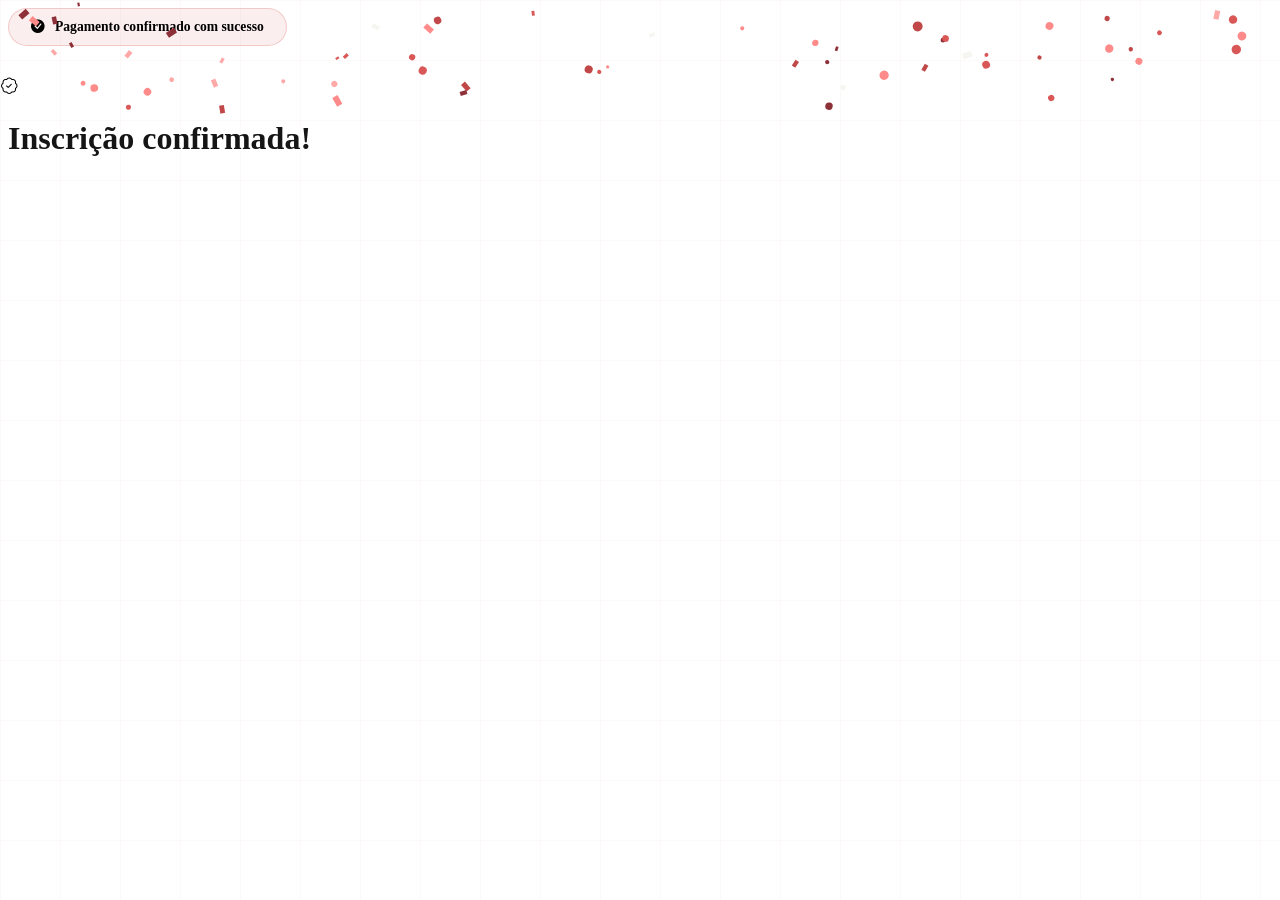
==== commit 7ca3ad2c: "Add files via upload" ====
--- a/obrigado.html
+++ b/obrigado.html
@@ -8,7 +8,7 @@
   <link rel="icon" href="assets/images/Prancheta 4@4x.png" type="image/png">
   <title>Inscrição Confirmada — Desafio Atlas Start 21 Dias</title>
   <link rel="stylesheet" href="https://cdn.jsdelivr.net/npm/bootstrap-icons@1.11.3/font/bootstrap-icons.min.css">
-  <link rel="stylesheet" href="css/style.css" />
+  <link rel="stylesheet" href="/desafio-atlas-start/css/style.css">
   <style>
     .confetti-canvas {
       position: fixed;
@@ -122,7 +122,7 @@
     </div>
   </div>
 
-  <a href="https://forms.google.com/SEU-FORMULARIO-AQUI" class="btn-primary obrigado-cta-btn" id="ob-cta-btn" target="_blank" rel="noopener">
+  <a href="https://tally.so/r/QKNNe8" class="btn-primary obrigado-cta-btn" id="ob-cta-btn" target="_blank" rel="noopener">
     Preencher formulário agora
     <span class="arrow">→</span>
   </a>
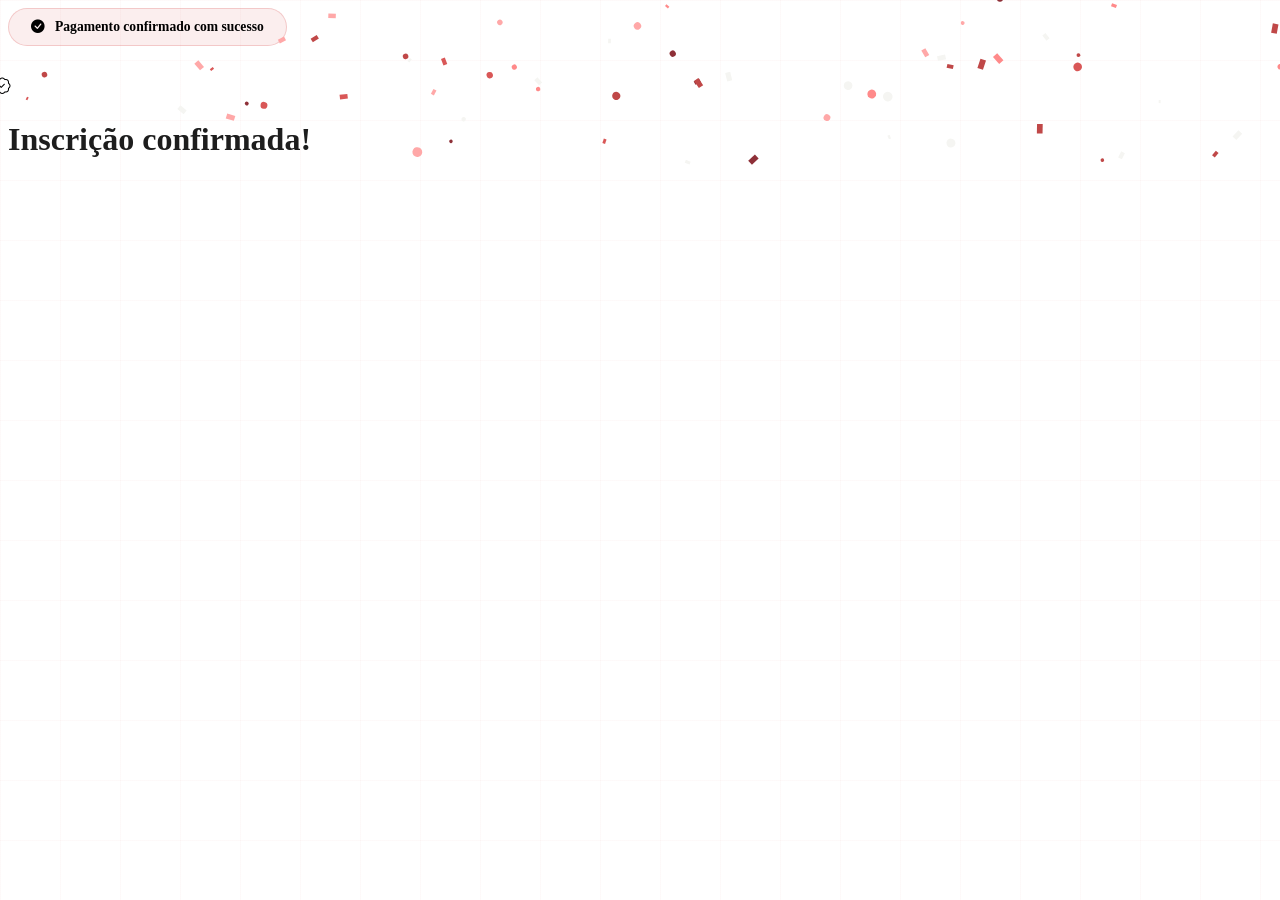
==== commit 103fe68c: "Add files via upload" ====
--- a/obrigado.html
+++ b/obrigado.html
@@ -9,6 +9,8 @@
   <title>Inscrição Confirmada — Desafio Atlas Start 21 Dias</title>
   <link rel="stylesheet" href="https://cdn.jsdelivr.net/npm/bootstrap-icons@1.11.3/font/bootstrap-icons.min.css">
   <link rel="stylesheet" href="/desafio-atlas-start/css/style.css">
+    <link rel="shortcut icon" href="/desafio-atlas-start/assets/images/Prancheta 4@4x.png" type="image/x-icon">
+
   <style>
     .confetti-canvas {
       position: fixed;
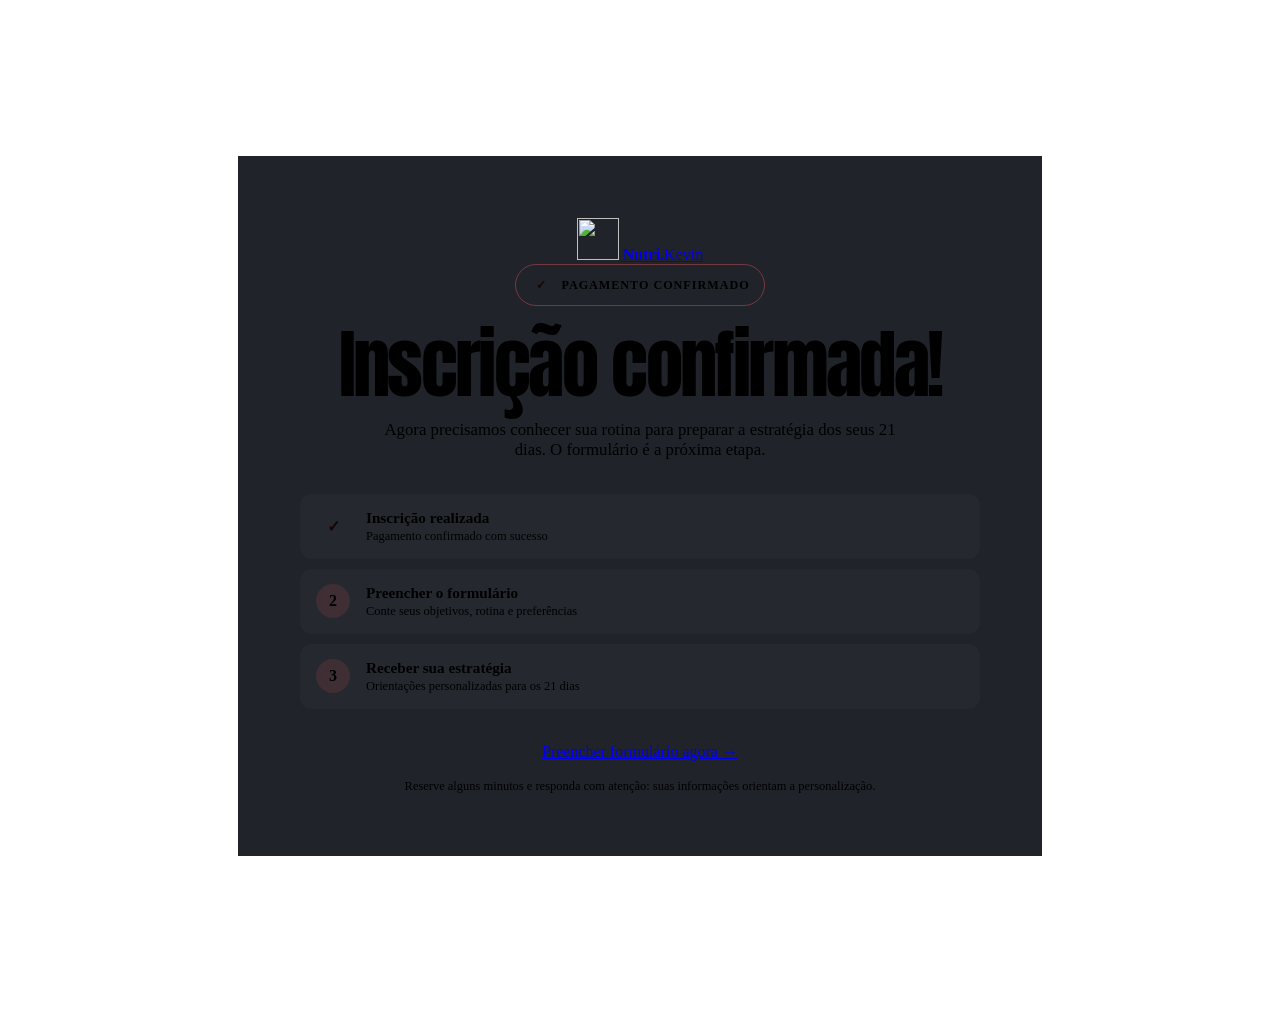
==== commit 836948ee: "Add files via upload" ====
--- a/obrigado.html
+++ b/obrigado.html
@@ -1,286 +1,77 @@
-<!DOCTYPE html>
-<html lang="pt-BR">
-<head>
-  <meta charset="UTF-8" />
-  <meta name="viewport" content="width=device-width, initial-scale=1.0" />
-  <meta name="description" content="Inscrição confirmada no Desafio Atlas Start 21 Dias! Preencha o formulário para recebermos suas informações e criar sua estratégia personalizada." />
-  <meta name="robots" content="noindex, nofollow" />
-  <link rel="icon" href="assets/images/Prancheta 4@4x.png" type="image/png">
-  <title>Inscrição Confirmada — Desafio Atlas Start 21 Dias</title>
-  <link rel="stylesheet" href="https://cdn.jsdelivr.net/npm/bootstrap-icons@1.11.3/font/bootstrap-icons.min.css">
-  <link rel="stylesheet" href="/desafio-atlas-start/css/style.css">
-    <link rel="shortcut icon" href="/desafio-atlas-start/assets/images/Prancheta 4@4x.png" type="image/x-icon">
-
-  <style>
-    .confetti-canvas {
-      position: fixed;
-      top: 0; left: 0;
-      width: 100%;
-      height: 100%;
-      pointer-events: none;
-      z-index: 999;
-    }
-
-    .obrigado-divider {
-      width: 60px;
-      height: 3px;
-      background: linear-gradient(90deg, var(--accent), var(--accent-mid));
-      border-radius: 99px;
-      margin: 0 auto 40px;
-      position: relative;
-      z-index: 1;
-    }
-
-    .obrigado-alert {
-      display: inline-flex;
-      align-items: center;
-      gap: 10px;
-      background: rgba(217, 87, 87,0.1);
-      border: 1px solid rgba(217, 87, 87,0.25);
-      color: var(--accent);
-      font-size: 0.85rem;
-      font-weight: 600;
-      padding: 10px 22px;
-      border-radius: 99px;
-      margin-bottom: 32px;
-      position: relative;
-      z-index: 1;
-    }
-
-    .obrigado-footer-link {
-      display: inline-flex;
-      align-items: center;
-      gap: 6px;
-      font-size: 0.82rem;
-      color: var(--text-muted);
-      text-decoration: none;
-      margin-top: 24px;
-      transition: color 0.3s ease;
-      position: relative;
-      z-index: 1;
-    }
-
-    .obrigado-footer-link:hover { color: var(--accent); }
-
-    .grid-lines {
-      position: fixed;
-      inset: 0;
-      background-image:
-        linear-gradient(rgba(217, 87, 87, 0.03) 1px, transparent 1px),
-        linear-gradient(90deg, rgba(217, 87, 87, 0.03) 1px, transparent 1px);
-      background-size: 60px 60px;
-      pointer-events: none;
-    }
-  </style>
-</head>
-<body>
-
-<canvas class="confetti-canvas" id="confetti-canvas"></canvas>
-<div class="grid-lines"></div>
-
-<main class="obrigado-page" id="obrigado-page">
-  <div class="obrigado-bg"></div>
-
-  <div class="obrigado-alert" id="ob-alert">
-    <span><i class="bi bi-check-circle-fill"></i></span>
-    Pagamento confirmado com sucesso
-  </div>
-
-  <div class="obrigado-icon" id="ob-icon"><i class="bi bi-patch-check"></i></div>
-
-  <h1 class="obrigado-title" id="ob-title">
-    Inscrição <span>confirmada!</span>
-  </h1>
-
-  <div class="obrigado-divider" id="ob-divider"></div>
-
-  <p class="obrigado-text" id="ob-text">
-    Você deu o primeiro passo para iniciar sua transformação. Agora precisamos conhecer melhor você para criar sua estratégia personalizada dos 21 dias.
-  </p>
-
-  <div class="obrigado-steps" id="ob-steps">
-    <div class="obrigado-step" id="obs-1">
-      <div class="obrigado-step-done"><i class="bi bi-check-lg"></i></div>
-      <div class="obrigado-step-label">
-        <strong>Inscrição realizada</strong>
-        Pagamento confirmado com sucesso
-      </div>
-    </div>
-
-    <div class="obrigado-step" id="obs-2">
-      <div class="obrigado-step-num">2</div>
-      <div class="obrigado-step-label">
-        <strong>Preencher o formulário</strong>
-        Conte seus objetivos e preferências
-      </div>
-    </div>
-
-    <div class="obrigado-step" id="obs-3">
-      <div class="obrigado-step-num" style="background: rgba(217, 87, 87,0.1); color: var(--accent); border: 1px solid rgba(217, 87, 87,0.25);">3</div>
-      <div class="obrigado-step-label">
-        <strong>Receber sua estratégia</strong>
-        Personalizada para seus 21 dias
-      </div>
-    </div>
-  </div>
-
-  <a href="https://tally.so/r/QKNNe8" class="btn-primary obrigado-cta-btn" id="ob-cta-btn" target="_blank" rel="noopener">
-    Preencher formulário agora
-    <span class="arrow">→</span>
-  </a>
-
-  <a href="https://atlas.com.br" class="obrigado-footer-link" id="ob-atlas-link" target="_blank" rel="noopener">
-    Conhecer o site principal Atlas ↗
-  </a>
-</main>
-
-<!-- GSAP CDN -->
-<script src="https://cdnjs.cloudflare.com/ajax/libs/gsap/3.12.5/gsap.min.js"></script>
-<script>
-  /* === GSAP Entrance Animations === */
-  const tl = gsap.timeline({ delay: 0.3 });
-
-  tl
-    .fromTo('#ob-alert',
-      { opacity: 0, y: -20 },
-      { opacity: 1, y: 0, duration: 0.6, ease: 'power3.out' }
-    )
-    .fromTo('#ob-icon',
-      { opacity: 0, scale: 0.3 },
-      { opacity: 1, scale: 1, duration: 0.7, ease: 'back.out(1.8)' },
-      '-=0.2'
-    )
-    .fromTo('#ob-title',
-      { opacity: 0, y: 35 },
-      { opacity: 1, y: 0, duration: 0.7, ease: 'power3.out' },
-      '-=0.4'
-    )
-    .fromTo('#ob-divider',
-      { opacity: 0, scaleX: 0 },
-      { opacity: 1, scaleX: 1, duration: 0.5, ease: 'power3.out', transformOrigin: 'center' },
-      '-=0.3'
-    )
-    .fromTo('#ob-text',
-      { opacity: 0, y: 25 },
-      { opacity: 1, y: 0, duration: 0.6, ease: 'power3.out' },
-      '-=0.3'
-    )
-    .fromTo('#obs-1, #obs-2, #obs-3',
-      { opacity: 0, x: -30 },
-      { opacity: 1, x: 0, duration: 0.5, stagger: 0.12, ease: 'power3.out' },
-      '-=0.3'
-    )
-    .fromTo('#ob-cta-btn',
-      { opacity: 0, y: 20, scale: 0.95 },
-      { opacity: 1, y: 0, scale: 1, duration: 0.6, ease: 'back.out(1.4)' },
-      '-=0.2'
-    )
-    .fromTo('#ob-atlas-link',
-      { opacity: 0 },
-      { opacity: 1, duration: 0.5 },
-      '-=0.2'
-    );
-
-  /* === CTA Button magnetic effect === */
-  const ctaBtn = document.getElementById('ob-cta-btn');
-  ctaBtn.addEventListener('mousemove', (e) => {
-    const rect = ctaBtn.getBoundingClientRect();
-    const cx = rect.left + rect.width / 2;
-    const cy = rect.top + rect.height / 2;
-    const dx = (e.clientX - cx) * 0.12;
-    const dy = (e.clientY - cy) * 0.12;
-    gsap.to(ctaBtn, { x: dx, y: dy, duration: 0.35, ease: 'power2.out' });
-  });
-  ctaBtn.addEventListener('mouseleave', () => {
-    gsap.to(ctaBtn, { x: 0, y: 0, duration: 0.5, ease: 'elastic.out(1, 0.5)' });
-  });
-
-  /* === Confetti Animation === */
-  const canvas = document.getElementById('confetti-canvas');
-  const ctx = canvas.getContext('2d');
-  canvas.width = window.innerWidth;
-  canvas.height = window.innerHeight;
-
-  window.addEventListener('resize', () => {
-    canvas.width = window.innerWidth;
-    canvas.height = window.innerHeight;
-  });
-
-  const colors = ['#D95757', '#C04848', '#FF8A8A', '#F5F5F2', '#FFA8A8', '#8E3038'];
-  const particles = [];
-
-  class Particle {
-    constructor() {
-      this.reset();
-    }
-    reset() {
-      this.x = Math.random() * canvas.width;
-      this.y = -10;
-      this.size = Math.random() * 7 + 3;
-      this.speedX = (Math.random() - 0.5) * 3;
-      this.speedY = Math.random() * 3 + 1.5;
-      this.color = colors[Math.floor(Math.random() * colors.length)];
-      this.opacity = 1;
-      this.rotation = Math.random() * 360;
-      this.rotationSpeed = (Math.random() - 0.5) * 5;
-      this.shape = Math.random() > 0.5 ? 'rect' : 'circle';
-    }
-    update() {
-      this.x += this.speedX;
-      this.y += this.speedY;
-      this.rotation += this.rotationSpeed;
-      if (this.y > canvas.height + 20) {
-        this.opacity -= 0.02;
-      }
-    }
-    draw() {
-      ctx.save();
-      ctx.globalAlpha = this.opacity;
-      ctx.translate(this.x, this.y);
-      ctx.rotate((this.rotation * Math.PI) / 180);
-      ctx.fillStyle = this.color;
-      if (this.shape === 'rect') {
-        ctx.fillRect(-this.size / 2, -this.size / 2, this.size, this.size * 0.6);
-      } else {
-        ctx.beginPath();
-        ctx.arc(0, 0, this.size / 2, 0, Math.PI * 2);
-        ctx.fill();
-      }
-      ctx.restore();
-    }
-  }
-
-  // Create initial burst of particles
-  let burstCount = 120;
-  for (let i = 0; i < burstCount; i++) {
-    setTimeout(() => {
-      const p = new Particle();
-      p.x = Math.random() * canvas.width;
-      p.speedY = Math.random() * 4 + 2;
-      particles.push(p);
-    }, i * 20);
-  }
-
-  let animFrame;
-  function animate() {
-    ctx.clearRect(0, 0, canvas.width, canvas.height);
-    particles.forEach((p, idx) => {
-      p.update();
-      p.draw();
-    });
-    // Remove dead particles
-    for (let i = particles.length - 1; i >= 0; i--) {
-      if (particles[i].opacity <= 0) particles.splice(i, 1);
-    }
-    if (particles.length > 0) {
-      animFrame = requestAnimationFrame(animate);
-    }
-  }
-
-  // Start confetti after 0.6s
-  setTimeout(() => { animate(); }, 600);
-</script>
-</body>
-</html>
-
-
+<!DOCTYPE html>
+<html lang="pt-BR">
+<head>
+  <meta charset="UTF-8">
+  <meta name="viewport" content="width=device-width, initial-scale=1.0">
+  <meta name="description" content="Inscrição confirmada no Desafio Atlas Start. Preencha agora o formulário inicial.">
+  <meta name="robots" content="noindex, nofollow">
+  <meta name="theme-color" content="#090a0d">
+  <title>Inscrição confirmada — Atlas Start</title>
+  <link rel="icon" href="/desafio-atlas-start/assets/images/Prancheta%204@4x.png" type="image/png">
+  <link rel="preconnect" href="https://fonts.googleapis.com">
+  <link rel="preconnect" href="https://fonts.gstatic.com" crossorigin>
+  <link href="https://fonts.googleapis.com/css2?family=Anton&family=Poppins:wght@400;500;600;700;800&display=swap" rel="stylesheet">
+  <link rel="stylesheet" href="/desafio-atlas-start/css/style.css">
+  <style>
+    .thanks-page {
+      min-height: 100svh;
+      display: grid;
+      place-items: center;
+      padding: 48px 0;
+      background:
+        radial-gradient(circle at 50% 10%, rgba(239,90,96,.16), transparent 30rem),
+        var(--bg);
+    }
+    .thanks-card {
+      width: min(calc(100% - 32px), 680px);
+      padding: clamp(30px, 7vw, 62px);
+      border: 1px solid var(--line-strong);
+      border-radius: var(--radius-lg);
+      background: rgba(19,22,28,.94);
+      box-shadow: var(--shadow);
+      text-align: center;
+    }
+    .thanks-brand { margin-bottom: 35px; }
+    .thanks-badge { display: inline-flex; align-items: center; gap: 9px; padding: 9px 14px; border: 1px solid rgba(239,90,96,.4); border-radius: 999px; color: var(--accent-strong); font-size: .76rem; font-weight: 850; letter-spacing: .08em; text-transform: uppercase; }
+    .thanks-badge::before { content: "✓"; width: 22px; height: 22px; display: grid; place-items: center; border-radius: 50%; background: var(--accent); color: #170506; }
+    .thanks-card h1 { margin: 22px 0 18px; font-family: "Anton", sans-serif; font-size: clamp(2.5rem, 8vw, 4.7rem); font-weight: 400; line-height: .98; letter-spacing: -.035em; }
+    .thanks-card h1 span { color: var(--accent); }
+    .thanks-intro { max-width: 520px; margin: 0 auto; font-size: 1.05rem; }
+    .thanks-steps { display: grid; gap: 10px; margin: 34px 0; text-align: left; }
+    .thanks-step { display: grid; grid-template-columns: 36px 1fr; gap: 14px; align-items: center; padding: 15px 16px; border: 1px solid var(--line); border-radius: 12px; background: rgba(255,255,255,.025); }
+    .thanks-step > span { width: 34px; height: 34px; display: grid; place-items: center; border-radius: 50%; background: rgba(239,90,96,.13); color: var(--accent-strong); font-weight: 900; }
+    .thanks-step.done > span { background: var(--accent); color: #170506; }
+    .thanks-step strong { display: block; font-size: .95rem; }
+    .thanks-step small { display: block; margin-top: 2px; color: var(--text-soft); font-size: .78rem; }
+    .thanks-note { margin: 18px 0 0; font-size: .78rem; }
+    @media (max-width: 480px) {
+      .thanks-page { padding: 16px 0; }
+      .thanks-card { padding-inline: 22px; }
+      .thanks-brand { margin-bottom: 26px; }
+    }
+  </style>
+</head>
+<body>
+  <main class="thanks-page">
+    <section class="thanks-card" aria-labelledby="thanks-title">
+      <a class="brand thanks-brand" href="./index.html" aria-label="Nutri Kevin — voltar à página inicial">
+        <img src="/desafio-atlas-start/assets/images/Prancheta%204@4x.png" alt="" width="42" height="42">
+        <span><strong>Nutri.</strong>Kevin</span>
+      </a>
+      <br>
+      <div class="thanks-badge">Pagamento confirmado</div>
+      <h1 id="thanks-title">Inscrição <span>confirmada!</span></h1>
+      <p class="thanks-intro">Agora precisamos conhecer sua rotina para preparar a estratégia dos seus 21 dias. O formulário é a próxima etapa.</p>
+
+      <div class="thanks-steps" aria-label="Etapas da inscrição">
+        <div class="thanks-step done"><span>✓</span><div><strong>Inscrição realizada</strong><small>Pagamento confirmado com sucesso</small></div></div>
+        <div class="thanks-step"><span>2</span><div><strong>Preencher o formulário</strong><small>Conte seus objetivos, rotina e preferências</small></div></div>
+        <div class="thanks-step"><span>3</span><div><strong>Receber sua estratégia</strong><small>Orientações personalizadas para os 21 dias</small></div></div>
+      </div>
+
+      <a class="button button-primary button-full" href="https://tally.so/r/QKNNe8" target="_blank" rel="noopener">Preencher formulário agora <span aria-hidden="true">→</span></a>
+      <p class="thanks-note">Reserve alguns minutos e responda com atenção: suas informações orientam a personalização.</p>
+    </section>
+  </main>
+</body>
+</html>
